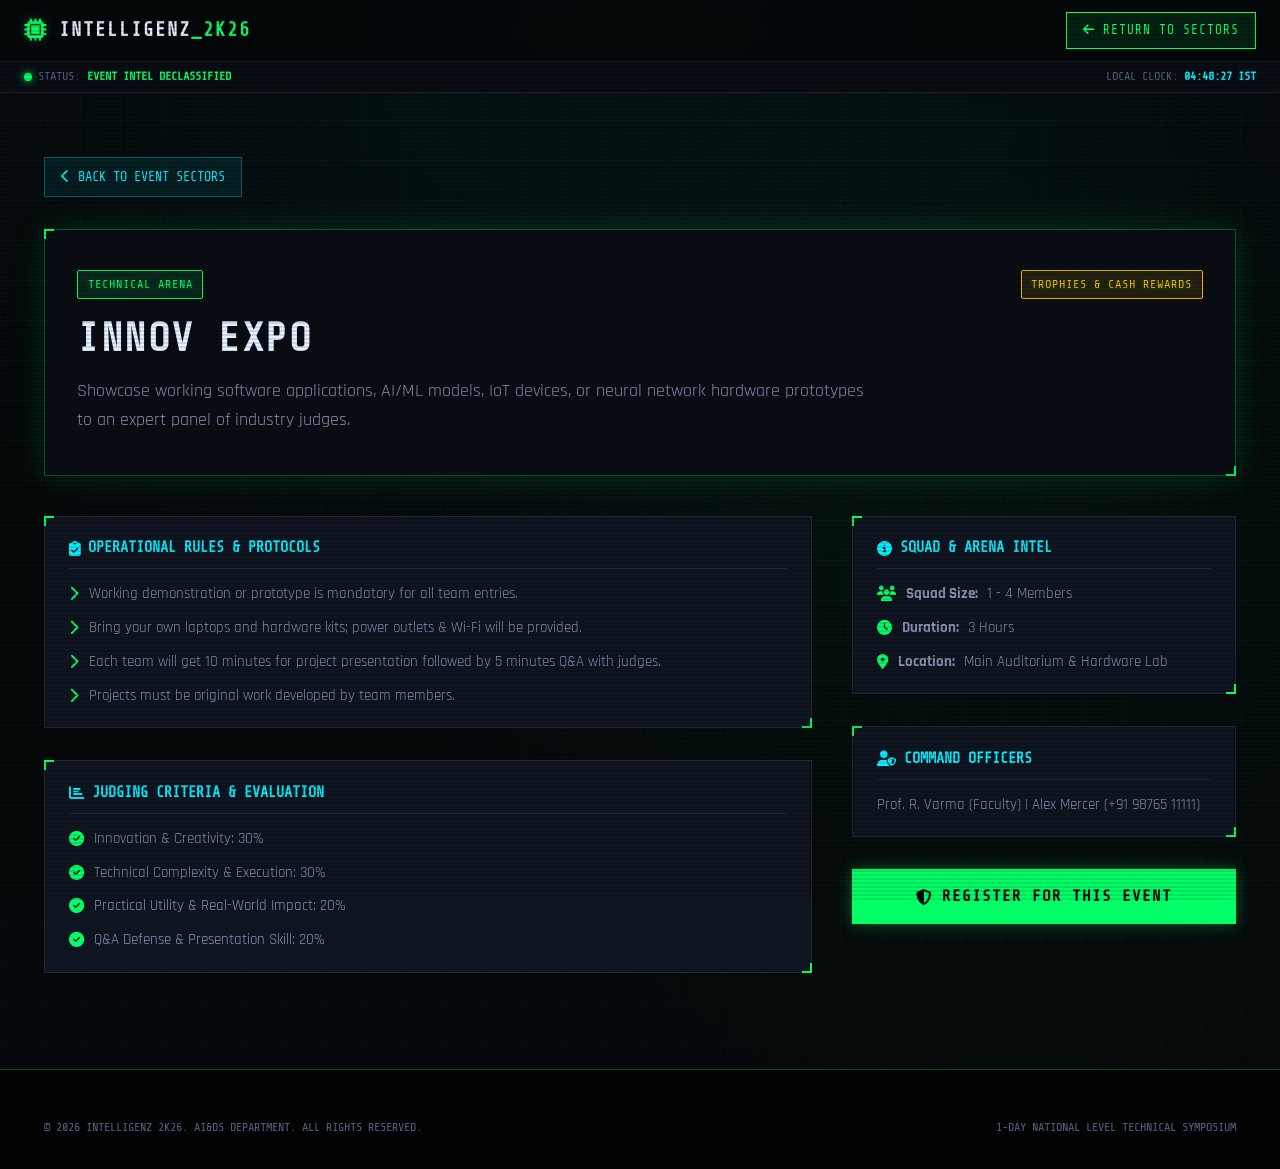
==== event-detail.html @ 54947770 "first commit" ====
<!DOCTYPE html>
<html lang="en">
<head>
  <meta charset="UTF-8">
  <meta name="viewport" content="width=device-width, initial-scale=1.0">
  <title>Event Intelligence & Protocols | INTELLIGENZ 2K26</title>
  <meta name="description" content="Detailed Event Intelligence and Operational Rules for INTELLIGENZ 2K26 National Technical Symposium.">
  
  <!-- CSS Stylesheet -->
  <link rel="stylesheet" href="assets/css/style.css">
  
  <!-- FontAwesome Icons -->
  <link rel="stylesheet" href="https://cdnjs.cloudflare.com/ajax/libs/font-awesome/6.4.0/css/all.min.css">
  <style>
    .event-detail-page {
      padding: 4rem 0 6rem 0;
    }
    .back-btn {
      display: inline-flex;
      align-items: center;
      gap: 0.5rem;
      font-family: var(--font-mono);
      font-size: 0.85rem;
      color: var(--accent-cyan);
      margin-bottom: 2rem;
      padding: 0.5rem 1rem;
      border: 1px solid var(--border-cyan);
      background: rgba(0, 240, 255, 0.08);
      transition: var(--transition);
    }
    .back-btn:hover {
      background: var(--accent-cyan);
      color: #000;
      box-shadow: 0 0 15px var(--accent-cyan);
    }
    .detail-hero-box {
      background: var(--bg-panel);
      border: 1px solid var(--border-green);
      padding: 2.5rem 2rem;
      box-shadow: 0 0 30px rgba(0, 255, 102, 0.15);
      margin-bottom: 2.5rem;
    }
    .detail-grid {
      display: grid;
      grid-template-columns: 2fr 1fr;
      gap: 2.5rem;
    }
    @media (max-width: 992px) {
      .detail-grid { grid-template-columns: 1fr; }
    }
  </style>
</head>
<body>

  <!-- Sticky Navbar -->
  <div class="header-wrapper">
    <nav class="navbar" id="navbar">
      <div class="nav-container">
        <a href="index.html#hero" class="nav-brand">
          <i class="fas fa-microchip brand-icon"></i>
          <span class="brand-title">INTELLIGENZ<span>_2K26</span></span>
        </a>
        
        <a href="index.html#categories" class="btn-nav-cta">
          <i class="fas fa-arrow-left"></i> RETURN TO SECTORS
        </a>
      </div>
    </nav>

    <!-- Sticky HUD Status Bar -->
    <div class="hud-status-strip">
      <div class="hud-status-content">
        <div class="hud-left">
          <div class="hud-item">
            <span class="status-dot"></span>
            <span class="hud-label">STATUS:</span>
            <span class="hud-val">EVENT INTEL DECLASSIFIED</span>
          </div>
        </div>
        <div class="hud-right">
          <div class="hud-item">
            <span class="hud-label">LOCAL CLOCK:</span>
            <span class="hud-val cyan" id="hudLocalClock">--:--:-- IST</span>
          </div>
        </div>
      </div>
    </div>
  </div>

  <!-- Event Detail Main Container -->
  <main class="event-detail-page">
    <div class="container">
      <a href="index.html#categories" class="back-btn">
        <i class="fas fa-chevron-left"></i> BACK TO EVENT SECTORS
      </a>

      <!-- Hero Header Box -->
      <div class="detail-hero-box tactical-box">
        <div style="display: flex; justify-content: space-between; align-items: flex-start; flex-wrap: wrap; gap: 1rem; margin-bottom: 1rem;">
          <span class="badge-tactical" id="eventBadge">TECHNICAL ARENA</span>
          <span class="badge-tactical badge-amber" id="prizeBadge">PRIZE: EXCITING BOUNTY</span>
        </div>
        <h1 class="section-title" id="eventTitle" style="text-align: left; font-size: 2.5rem; margin-bottom: 0.8rem;">
          EVENT INTEL
        </h1>
        <p id="eventOverview" style="font-size: 1.15rem; color: var(--text-secondary); max-width: 800px;">
          Select an event from the main sector dashboard to view full operational directives.
        </p>
      </div>

      <div class="detail-grid">
        <!-- Left Main Intel Column -->
        <div style="display: flex; flex-direction: column; gap: 2rem;">
          <!-- Rules & Protocols Block -->
          <div class="intel-block tactical-box">
            <h3 class="intel-block-title"><i class="fas fa-clipboard-check"></i> OPERATIONAL RULES &amp; PROTOCOLS</h3>
            <ul class="intel-list" id="eventRules">
              <li><i class="fas fa-terminal"></i> Loading rules database...</li>
            </ul>
          </div>

          <!-- Scoring & Judging Criteria Block -->
          <div class="intel-block tactical-box">
            <h3 class="intel-block-title"><i class="fas fa-chart-bar"></i> JUDGING CRITERIA &amp; EVALUATION</h3>
            <ul class="intel-list" id="eventJudging">
              <li><i class="fas fa-chart-line"></i> Loading scoring matrix...</li>
            </ul>
          </div>
        </div>

        <!-- Right Intel Column (Sidebar) -->
        <div style="display: flex; flex-direction: column; gap: 2rem;">
          <!-- Quick Meta Card -->
          <div class="intel-block tactical-box">
            <h3 class="intel-block-title"><i class="fas fa-info-circle"></i> SQUAD &amp; ARENA INTEL</h3>
            <ul class="intel-list" id="eventMeta">
              <li><i class="fas fa-users"></i> <strong>Squad Size:</strong> <span id="metaSquad">1-4 Members</span></li>
              <li><i class="fas fa-clock"></i> <strong>Duration:</strong> <span id="metaDuration">Timed Rounds</span></li>
              <li><i class="fas fa-map-marker-alt"></i> <strong>Location:</strong> <span id="metaLocation">Main Tech Block</span></li>
            </ul>
          </div>

          <!-- Coordinators Card -->
          <div class="intel-block tactical-box">
            <h3 class="intel-block-title"><i class="fas fa-user-shield"></i> COMMAND OFFICERS</h3>
            <div id="eventCoordinators" style="font-size: 0.95rem; color: var(--text-secondary); display: flex; flex-direction: column; gap: 0.8rem;">
              <div><strong>Faculty Lead:</strong> Dr. A. Sharma</div>
              <div><strong>Student Lead:</strong> K. Rajesh (+91 98765 43210)</div>
            </div>
          </div>

          <!-- CTA Register -->
          <a href="index.html#registration" class="btn-primary" style="justify-content: center; width: 100%;">
            <i class="fas fa-shield-alt"></i> REGISTER FOR THIS EVENT
          </a>
        </div>
      </div>
    </div>
  </main>

  <footer class="footer">
    <div class="container">
      <div class="footer-bottom">
        <div>&copy; 2026 INTELLIGENZ 2K26. AI&amp;DS DEPARTMENT. ALL RIGHTS RESERVED.</div>
        <div>1-DAY NATIONAL LEVEL TECHNICAL SYMPOSIUM</div>
      </div>
    </div>
  </footer>

  <!-- Script to load dynamic event details based on URL parameter -->
  <script>
    const EVENT_DATABASE = {
      'project-expo': {
        title: 'INNOV EXPO',
        badge: 'TECHNICAL ARENA',
        prize: 'Trophies & Cash Rewards',
        overview: 'Showcase working software applications, AI/ML models, IoT devices, or neural network hardware prototypes to an expert panel of industry judges.',
        rules: [
          'Working demonstration or prototype is mandatory for all team entries.',
          'Bring your own laptops and hardware kits; power outlets & Wi-Fi will be provided.',
          'Each team will get 10 minutes for project presentation followed by 5 minutes Q&A with judges.',
          'Projects must be original work developed by team members.'
        ],
        judging: [
          'Innovation & Creativity: 30%',
          'Technical Complexity & Execution: 30%',
          'Practical Utility & Real-World Impact: 20%',
          'Q&A Defense & Presentation Skill: 20%'
        ],
        squad: '1 - 4 Members',
        duration: '3 Hours',
        location: 'Main Auditorium & Hardware Lab',
        coordinators: 'Prof. R. Varma (Faculty) | Alex Mercer (+91 98765 11111)'
      },
      'prompt-a-thon': {
        title: 'Prompt-a-thon',
        badge: 'GENERATIVE AI ARENA',
        prize: 'Trophies & Cash Rewards',
        overview: 'Master Large Language Models and Generative Diffusion models to craft hyper-accurate prompts, solve complex code bugs, and generate targeted artwork under strict timed sprints.',
        rules: [
          'Live evaluation conducted on provided LLM and Diffusion sandboxes.',
          'Pre-written prompts or external browser extensions are strictly prohibited.',
          'Sprints divided into 3 rounds: Code Synthesis, Visual Generation, and Complex Logic Prompting.',
          'Time speed bonus points awarded for fastest accurate prompt submission.'
        ],
        judging: [
          'Accuracy & Output Matching: 40%',
          'Prompt Efficiency & Length Optimization: 30%',
          'Creative Logic & Speed Bonus: 30%'
        ],
        squad: 'Solo Operative',
        duration: '1.5 Hours',
        location: 'AI High-Performance Lab 1',
        coordinators: 'Dr. S. Kanth (Faculty) | Priya Dharshini (+91 98765 22222)'
      },
      'paper-presentation': {
        title: 'IDEA UNBOUND',
        badge: 'RESEARCH ARENA',
        prize: 'Trophies & Cash Rewards',
        overview: 'Present original research papers on cutting-edge computer science domains including Deep Learning, Quantum Computing, , and Autonomous Systems.',
        rules: [
          'Abstract must be submitted prior to the presentation round.',
          'Maximum 10 slides per deck; 8 minutes presentation + 4 minutes jury Q&A.',
          'IEEE format mandatory for all submitted papers.',
          'Plagiarism score must be below 15%.'
        ],
        judging: [
          'Research Originality & Domain Value: 35%',
          'Technical Methodology & Dataset Analysis: 30%',
          'Slide Quality, Speech & Defense: 35%'
        ],
        squad: '1 - 2 Members',
        duration: '2 Hours',
        location: 'Conference Seminar Hall B',
        coordinators: 'Dr. N. Ramesh (Faculty) | Vignesh K. (+91 98765 33333)'
      },
      'workshop': {
        title: 'Hands-on Technical Workshop',
        badge: 'LEARNING ARENA',
        prize: 'CERTIFICATION INCLUDED',
        overview: 'Intensive hands-on technical workshop conducted by industry AI leaders covering modern Transformer architectures, PyTorch pipelines, and LLM fine-tuning.',
        rules: [
          'Open to all registered INTELLIGENZ 2K26 pass holders.',
          'Laptops recommended for hands-on execution on Google Colab / Kaggle.',
          'Interactive Q&A and verified digital certificate issued at completion.'
        ],
        judging: [
          'Practical Code Execution: 50%',
          'Interactive Assignment Completion: 50%'
        ],
        squad: 'Individual Entry',
        duration: '2.5 Hours',
        location: 'Central IT Seminar Hall',
        coordinators: 'Prof. M. Suresh (Faculty) | Kavya S. (+91 98765 44444)'
      },
      'esport-gaming': {
        title: 'Esport Gaming (Free Fire)',
        badge: 'NON-TECH ARENA',
        prize: 'existing prices',
        overview: 'High-octane squad Battle Royale tournament in Free Fire. Drop into custom rooms, coordinate tactical strikes, and claim Booyah!',
        rules: [
          'Matches played on Mobile Devices only (Emulators strictly prohibited).',
          'Custom room ID and password shared 15 minutes before match start.',
          'Any hack/mod usage will lead to immediate squad disqualification and ban.',
          'Points awarded based on survival rank and kill count.'
        ],
        judging: [
          'Survival Placement Rank: 50%',
          'Total Kill Bounty Points: 50%'
        ],
        squad: '4 Operatives (Squad)',
        duration: 'Knockout Battle',
        location: 'Gaming Arena',
        coordinators: 'Prof. T. David (Faculty) | Rahul V. (+91 98765 55555)'
      },
      'ipl-auction': {
        title: 'IPL Tactical Auction',
        badge: 'STRATEGY ARENA',
        prize: 'existing prices',
        overview: 'Real-time virtual cricket auction. Manage squad budgets, analyze player ratings & statistics, and out-bid competing squads to build the ultimate fantasy XI.',
        rules: [
          'Virtual purse allocated equally to all teams at start.',
          'Minimum squad composition rules must be satisfied (Batsmen, Bowlers, All-rounders, Overseas cap).',
          'Round 1: Screening Quiz; Round 2: Live Bidding War.',
          'Bids once made cannot be withdrawn.'
        ],
        judging: [
          'Overall Roster Balance & Star Power: 40%',
          'Statistical Team Rating Score: 35%',
          'Budget Efficiency & Purse Remaining: 25%'
        ],
        squad: '2 - 3 Operatives',
        duration: 'Bidding Rounds',
        location: 'Strategy Hall 4',
        coordinators: 'Prof. G. Balaji (Faculty) | Karthik R. (+91 98765 66666)'
      }
    };

    document.addEventListener('DOMContentLoaded', () => {
      const params = new URLSearchParams(window.location.search);
      const eventId = params.get('event') || 'project-expo';
      const data = EVENT_DATABASE[eventId] || EVENT_DATABASE['project-expo'];

      document.getElementById('eventTitle').textContent = data.title;
      document.getElementById('eventBadge').textContent = data.badge;
      document.getElementById('prizeBadge').textContent = data.prize;
      document.getElementById('eventOverview').textContent = data.overview;
      document.getElementById('metaSquad').textContent = data.squad;
      document.getElementById('metaDuration').textContent = data.duration;
      document.getElementById('metaLocation').textContent = data.location;
      document.getElementById('eventCoordinators').innerHTML = data.coordinators;

      // Rules list
      const rulesList = document.getElementById('eventRules');
      rulesList.innerHTML = data.rules.map(r => `<li><i class="fas fa-chevron-right"></i> ${r}</li>`).join('');

      // Judging list
      const judgingList = document.getElementById('eventJudging');
      judgingList.innerHTML = data.judging.map(j => `<li><i class="fas fa-check-circle"></i> ${j}</li>`).join('');

      // Clock
      setInterval(() => {
        const now = new Date();
        document.getElementById('hudLocalClock').textContent = now.toLocaleTimeString('en-US', { hour12: false }) + ' IST';
      }, 1000);
    });
  </script>
</body>
</html>
---- assets/css/style.css ----
/* ==========================================================================
   NEURAL NEXUS 2026 - COMMAND CENTER THEME (MILITARY-OPS / HACKER TERMINAL)
   ========================================================================== */

@import url('https://fonts.googleapis.com/css2?family=Fira+Code:wght@300;400;500;600;700&family=Rajdhani:wght@400;500;600;700&family=Share+Tech+Mono&family=Inter:wght@300;400;500;600;700&display=swap');

:root {
  --bg-dark: #05080a;
  --bg-panel: #0a0e14;
  --bg-card: #0f1520;
  --bg-card-hover: #141d2c;
  --bg-hud: rgba(10, 14, 20, 0.92);
  
  --accent-green: #00ff66;
  --accent-green-glow: rgba(0, 255, 102, 0.35);
  --accent-green-subtle: rgba(0, 255, 102, 0.12);
  
  --accent-cyan: #00f0ff;
  --accent-cyan-glow: rgba(0, 240, 255, 0.35);
  --accent-cyan-subtle: rgba(0, 240, 255, 0.12);
  
  --accent-amber: #ffb703;
  --accent-red: #ff3366;
  
  --text-primary: #e6f1ff;
  --text-secondary: #8892b0;
  --text-muted: #53627c;
  --text-mono: #00ff66;
  
  --border-green: rgba(0, 255, 102, 0.3);
  --border-cyan: rgba(0, 240, 255, 0.3);
  --border-dim: rgba(255, 255, 255, 0.08);
  
  --font-mono: 'Share Tech Mono', 'Fira Code', monospace;
  --font-heading: 'Share Tech Mono', 'Fira Code', monospace;
  --font-body: 'Rajdhani', 'Inter', sans-serif;
  
  --transition: all 0.25s cubic-bezier(0.16, 1, 0.3, 1);
}

/* Base Reset */
*, *::before, *::after {
  box-sizing: border-box;
  margin: 0;
  padding: 0;
}

html {
  scroll-behavior: smooth;
  font-size: 16px;
  background-color: var(--bg-dark);
  color: var(--text-primary);
  font-family: var(--font-body);
  overflow-x: hidden;
}

body {
  background-color: var(--bg-dark);
  background-image: 
    radial-gradient(circle at 50% 0%, rgba(0, 240, 255, 0.05) 0%, transparent 60%),
    radial-gradient(circle at 80% 50%, rgba(0, 255, 102, 0.03) 0%, transparent 50%),
    linear-gradient(rgba(0, 255, 102, 0.02) 1px, transparent 1px),
    linear-gradient(90deg, rgba(0, 255, 102, 0.02) 1px, transparent 1px);
  background-size: 100% 100%, 100% 100%, 40px 40px, 40px 40px;
  line-height: 1.6;
  min-height: 100vh;
  position: relative;
}

/* CRT Scanline Overlay */
body::before {
  content: "";
  position: fixed;
  top: 0; left: 0; right: 0; bottom: 0;
  background: linear-gradient(rgba(18, 16, 16, 0) 50%, rgba(0, 0, 0, 0.25) 50%);
  background-size: 100% 4px;
  z-index: 9999;
  pointer-events: none;
  opacity: 0.45;
}

a {
  color: var(--accent-cyan);
  text-decoration: none;
  transition: var(--transition);
}

a:hover {
  color: var(--accent-green);
  text-shadow: 0 0 8px var(--accent-green-glow);
}

ul {
  list-style: none;
}

img {
  max-width: 100%;
}

.container {
  max-width: 1240px;
  margin: 0 auto;
  padding: 0 1.5rem;
}

/* Tactical Corner Brackets */
.tactical-box {
  position: relative;
  background: var(--bg-card);
  border: 1px solid var(--border-dim);
  padding: 1.5rem;
  transition: var(--transition);
}

.tactical-box::before,
.tactical-box::after {
  content: "";
  position: absolute;
  width: 10px;
  height: 10px;
  transition: var(--transition);
  pointer-events: none;
}

.tactical-box::before {
  top: -1px; left: -1px;
  border-top: 2px solid var(--accent-green);
  border-left: 2px solid var(--accent-green);
}

.tactical-box::after {
  bottom: -1px; right: -1px;
  border-bottom: 2px solid var(--accent-green);
  border-right: 2px solid var(--accent-green);
}

.tactical-box:hover {
  border-color: var(--border-green);
  box-shadow: 0 0 20px rgba(0, 255, 102, 0.1);
  transform: translateY(-2px);
}

/* Micro-Badges */
.badge-tactical {
  display: inline-flex;
  align-items: center;
  gap: 0.5rem;
  font-family: var(--font-mono);
  font-size: 0.75rem;
  padding: 0.25rem 0.6rem;
  border-radius: 2px;
  background: rgba(0, 255, 102, 0.1);
  border: 1px solid var(--accent-green);
  color: var(--accent-green);
  text-shadow: 0 0 6px var(--accent-green-glow);
  text-transform: uppercase;
  letter-spacing: 1px;
}

.badge-cyan {
  background: rgba(0, 240, 255, 0.1);
  border-color: var(--accent-cyan);
  color: var(--accent-cyan);
  text-shadow: 0 0 6px var(--accent-cyan-glow);
}

.badge-amber {
  background: rgba(255, 183, 3, 0.1);
  border-color: var(--accent-amber);
  color: var(--accent-amber);
}

/* Glowing Indicator Dot */
.status-dot {
  width: 8px;
  height: 8px;
  border-radius: 50%;
  background: var(--accent-green);
  box-shadow: 0 0 8px var(--accent-green);
  display: inline-block;
  animation: pulse-dot 1.5s infinite alternate;
}

@keyframes pulse-dot {
  0% { opacity: 0.4; transform: scale(0.8); }
  100% { opacity: 1; transform: scale(1.2); }
}

/* ==========================================================================
   PRELOADER
   ========================================================================== */
#preloader {
  position: fixed;
  inset: 0;
  background: #030507;
  z-index: 10000;
  display: flex;
  flex-direction: column;
  justify-content: center;
  align-items: center;
  padding: 2rem;
  transition: opacity 0.5s ease, visibility 0.5s ease;
}

#preloader.hidden {
  opacity: 0;
  visibility: hidden;
  pointer-events: none;
}

.preloader-box {
  max-width: 600px;
  width: 100%;
  background: rgba(10, 15, 22, 0.95);
  border: 1px solid var(--accent-green);
  padding: 2rem;
  box-shadow: 0 0 30px rgba(0, 255, 102, 0.2);
  position: relative;
}

.preloader-header {
  display: flex;
  justify-content: space-between;
  align-items: center;
  border-bottom: 1px dashed var(--border-green);
  padding-bottom: 0.8rem;
  margin-bottom: 1.2rem;
  font-family: var(--font-mono);
}

.preloader-title {
  color: var(--accent-green);
  font-size: 1.25rem;
  font-weight: 700;
  letter-spacing: 2px;
  display: flex;
  align-items: center;
  gap: 0.5rem;
}

.preloader-logs {
  font-family: var(--font-mono);
  font-size: 0.85rem;
  color: var(--text-secondary);
  height: 110px;
  overflow-y: hidden;
  margin-bottom: 1.5rem;
  display: flex;
  flex-direction: column;
  justify-content: flex-end;
  gap: 0.3rem;
}

.log-line {
  display: flex;
  gap: 0.75rem;
}

.log-time {
  color: var(--text-muted);
}

.log-text {
  color: var(--text-primary);
}

.log-success {
  color: var(--accent-green);
}

.progress-container {
  margin-bottom: 1rem;
}

.progress-info {
  display: flex;
  justify-content: space-between;
  font-family: var(--font-mono);
  font-size: 0.9rem;
  margin-bottom: 0.5rem;
  color: var(--accent-green);
}

.progress-bar-bg {
  width: 100%;
  height: 12px;
  background: rgba(0, 255, 102, 0.1);
  border: 1px solid var(--accent-green);
  padding: 2px;
}

.progress-bar-fill {
  height: 100%;
  width: 0%;
  background: linear-gradient(90deg, var(--accent-green), var(--accent-cyan));
  box-shadow: 0 0 10px var(--accent-green);
  transition: width 0.1s linear;
}

.preloader-skip {
  background: transparent;
  border: 1px solid var(--text-muted);
  color: var(--text-muted);
  font-family: var(--font-mono);
  font-size: 0.75rem;
  padding: 0.4rem 1rem;
  cursor: pointer;
  margin-top: 1rem;
  display: block;
  margin-left: auto;
  transition: var(--transition);
}

.preloader-skip:hover {
  border-color: var(--accent-green);
  color: var(--accent-green);
  box-shadow: 0 0 10px var(--accent-green-glow);
}

/* ==========================================================================
   NAVIGATION & STICKY HUD BAR
   ========================================================================== */
.header-wrapper {
  position: sticky;
  top: 0;
  z-index: 9000;
  width: 100%;
}

.navbar {
  background: rgba(5, 8, 10, 0.95);
  backdrop-filter: blur(10px);
  border-bottom: 1px solid var(--border-dim);
  transition: var(--transition);
}

.navbar.scrolled {
  border-bottom-color: var(--border-green);
  box-shadow: 0 5px 20px rgba(0, 0, 0, 0.8);
}

.nav-container {
  display: flex;
  align-items: center;
  justify-content: space-between;
  padding: 0.75rem 1.5rem;
  max-width: 1400px;
  margin: 0 auto;
}

.nav-brand {
  display: flex;
  align-items: center;
  gap: 0.8rem;
  font-family: var(--font-mono);
}

.brand-icon {
  font-size: 1.4rem;
  color: var(--accent-green);
  text-shadow: 0 0 10px var(--accent-green-glow);
}

.brand-title {
  font-size: 1.2rem;
  font-weight: 700;
  letter-spacing: 2px;
  color: var(--text-primary);
}

.brand-title span {
  color: var(--accent-green);
}

.nav-menu {
  display: flex;
  align-items: center;
  gap: 1.2rem;
  font-family: var(--font-mono);
  font-size: 0.85rem;
}

.nav-link {
  color: var(--text-secondary);
  padding: 0.4rem 0.6rem;
  text-transform: uppercase;
  letter-spacing: 1px;
  position: relative;
}

.nav-link:hover, .nav-link.active {
  color: var(--accent-green);
  text-shadow: 0 0 6px var(--accent-green-glow);
}

.nav-link::after {
  content: "";
  position: absolute;
  bottom: 0; left: 50%;
  width: 0%;
  height: 2px;
  background: var(--accent-green);
  transition: var(--transition);
  transform: translateX(-50%);
}

.nav-link:hover::after, .nav-link.active::after {
  width: 80%;
}

/* Dropdown Menu */
.nav-item-dropdown {
  position: relative;
}

.dropdown-trigger {
  cursor: pointer;
  display: flex;
  align-items: center;
  gap: 0.4rem;
}

.dropdown-menu {
  position: absolute;
  top: 100%;
  right: 0;
  background: var(--bg-panel);
  border: 1px solid var(--border-green);
  box-shadow: 0 10px 25px rgba(0, 0, 0, 0.8);
  padding: 0.5rem 0;
  min-width: 180px;
  opacity: 0;
  visibility: hidden;
  transform: translateY(10px);
  transition: var(--transition);
}

.nav-item-dropdown:hover .dropdown-menu,
.dropdown-menu.show {
  opacity: 1;
  visibility: visible;
  transform: translateY(0);
}

.dropdown-item {
  display: block;
  padding: 0.6rem 1.2rem;
  color: var(--text-secondary);
  font-size: 0.8rem;
  text-transform: uppercase;
  letter-spacing: 1px;
  transition: var(--transition);
}

.dropdown-item:hover {
  background: var(--accent-green-subtle);
  color: var(--accent-green);
  padding-left: 1.5rem;
}

/* Nav Tactical Button */
.btn-nav-cta {
  background: rgba(0, 255, 102, 0.1);
  border: 1px solid var(--accent-green);
  color: var(--accent-green);
  font-family: var(--font-mono);
  font-size: 0.8rem;
  padding: 0.45rem 1rem;
  text-transform: uppercase;
  letter-spacing: 1px;
  cursor: pointer;
  transition: var(--transition);
  display: inline-flex;
  align-items: center;
  gap: 0.5rem;
}

.btn-nav-cta:hover {
  background: var(--accent-green);
  color: #000;
  box-shadow: 0 0 15px var(--accent-green);
}

/* HUD Status Strip */
.hud-status-strip {
  background: var(--bg-hud);
  border-bottom: 1px solid var(--border-dim);
  padding: 0.35rem 1.5rem;
  font-family: var(--font-mono);
  font-size: 0.75rem;
  color: var(--text-secondary);
  backdrop-filter: blur(5px);
}

.hud-status-content {
  max-width: 1400px;
  margin: 0 auto;
  display: flex;
  justify-content: space-between;
  align-items: center;
  flex-wrap: wrap;
  gap: 0.75rem;
}

.hud-left, .hud-right {
  display: flex;
  align-items: center;
  gap: 1.5rem;
}

.hud-item {
  display: flex;
  align-items: center;
  gap: 0.4rem;
}

.hud-label {
  color: var(--text-muted);
}

.hud-val {
  color: var(--accent-green);
  font-weight: 600;
}

.hud-val.cyan { color: var(--accent-cyan); }
.hud-val.amber { color: var(--accent-amber); }

/* Hamburger Mobile Toggle */
.hamburger {
  display: none;
  flex-direction: column;
  gap: 5px;
  cursor: pointer;
  padding: 0.4rem;
}

.hamburger span {
  width: 24px;
  height: 2px;
  background: var(--accent-green);
  transition: var(--transition);
}

/* ==========================================================================
   TWO-LINE SECTION HEADING COMPONENT
   ========================================================================== */
.section-heading-group {
  margin-bottom: 3rem;
  text-align: center;
  position: relative;
}

.section-heading-group.text-left {
  text-align: left;
}

.section-caption {
  font-family: var(--font-mono);
  font-size: 0.85rem;
  color: var(--accent-green);
  text-transform: uppercase;
  letter-spacing: 2px;
  margin-bottom: 0.4rem;
  display: inline-block;
  position: relative;
}

.section-caption::before {
  content: "// ";
  color: var(--accent-cyan);
}

.section-title {
  font-family: var(--font-heading);
  font-size: clamp(1.8rem, 4vw, 2.8rem);
  font-weight: 700;
  color: var(--text-primary);
  text-transform: uppercase;
  letter-spacing: 1.5px;
  line-height: 1.2;
}

.section-title span {
  color: var(--accent-cyan);
}

/* ==========================================================================
   HERO SECTION
   ========================================================================== */
.hero {
  position: relative;
  padding: 4rem 0 6rem 0;
  overflow: hidden;
  border-bottom: 1px solid var(--border-dim);
}

.hero-grid {
  display: grid;
  grid-template-columns: 1.2fr 0.8fr;
  gap: 3rem;
  align-items: center;
}

.hero-tag {
  display: inline-flex;
  margin-bottom: 1.2rem;
}

.hero-heading {
  font-family: var(--font-heading);
  font-size: clamp(2.5rem, 5.5vw, 4.2rem);
  font-weight: 700;
  line-height: 1.1;
  text-transform: uppercase;
  margin-bottom: 1.2rem;
  letter-spacing: 1px;
}

.hero-heading .glitch-text {
  color: var(--accent-green);
  text-shadow: 0 0 15px var(--accent-green-glow);
}

.hero-subtext {
  font-size: 1.15rem;
  color: var(--text-secondary);
  margin-bottom: 2rem;
  max-width: 620px;
}

.hero-actions {
  display: flex;
  gap: 1rem;
  flex-wrap: wrap;
  margin-bottom: 2.5rem;
}

/* Buttons */
.btn-primary {
  background: var(--accent-green);
  color: #030507;
  font-family: var(--font-mono);
  font-weight: 700;
  padding: 0.85rem 1.8rem;
  text-transform: uppercase;
  letter-spacing: 1px;
  border: 1px solid var(--accent-green);
  cursor: pointer;
  display: inline-flex;
  align-items: center;
  gap: 0.6rem;
  transition: var(--transition);
  box-shadow: 0 0 15px var(--accent-green-glow);
}

.btn-primary:hover {
  background: #00cc52;
  box-shadow: 0 0 25px var(--accent-green);
  color: #000;
  transform: translateY(-2px);
}

.btn-secondary {
  background: transparent;
  color: var(--accent-cyan);
  font-family: var(--font-mono);
  font-weight: 600;
  padding: 0.85rem 1.8rem;
  text-transform: uppercase;
  letter-spacing: 1px;
  border: 1px solid var(--accent-cyan);
  cursor: pointer;
  display: inline-flex;
  align-items: center;
  gap: 0.6rem;
  transition: var(--transition);
}

.btn-secondary:hover {
  background: var(--accent-cyan-subtle);
  color: #fff;
  box-shadow: 0 0 20px var(--accent-cyan-glow);
  transform: translateY(-2px);
}

/* Hero HUD Clock & Countdown Card */
.countdown-box {
  background: var(--bg-panel);
  border: 1px solid var(--border-green);
  padding: 1.5rem;
  position: relative;
  box-shadow: 0 0 25px rgba(0, 0, 0, 0.6);
}

.countdown-box-header {
  display: flex;
  justify-content: space-between;
  align-items: center;
  border-bottom: 1px solid var(--border-dim);
  padding-bottom: 0.8rem;
  margin-bottom: 1.2rem;
  font-family: var(--font-mono);
}

.countdown-box-title {
  color: var(--accent-green);
  font-size: 0.85rem;
  letter-spacing: 1.5px;
  display: flex;
  align-items: center;
  gap: 0.5rem;
}

.hud-readout-line {
  font-family: var(--font-mono);
  font-size: 0.8rem;
  color: var(--accent-cyan);
  background: rgba(0, 240, 255, 0.08);
  padding: 0.4rem 0.8rem;
  border-left: 2px solid var(--accent-cyan);
  margin-bottom: 1.2rem;
}

.countdown-grid {
  display: grid;
  grid-template-columns: repeat(4, 1fr);
  gap: 0.75rem;
  margin-bottom: 1rem;
}

.countdown-card {
  background: var(--bg-card);
  border: 1px solid var(--border-dim);
  padding: 0.8rem 0.4rem;
  text-align: center;
}

.countdown-num {
  font-family: var(--font-mono);
  font-size: clamp(1.8rem, 3vw, 2.4rem);
  font-weight: 700;
  color: var(--accent-green);
  text-shadow: 0 0 10px var(--accent-green-glow);
  line-height: 1;
  margin-bottom: 0.3rem;
}

.countdown-lbl {
  font-family: var(--font-mono);
  font-size: 0.65rem;
  color: var(--text-muted);
  letter-spacing: 1px;
}

/* Interactive Mini Terminal CLI Widget */
.hero-terminal {
  background: #040608;
  border: 1px solid var(--border-green);
  border-radius: 4px;
  overflow: hidden;
  box-shadow: 0 0 30px rgba(0, 0, 0, 0.8);
}

.terminal-topbar {
  background: #0d121a;
  padding: 0.5rem 1rem;
  display: flex;
  justify-content: space-between;
  align-items: center;
  border-bottom: 1px solid var(--border-dim);
  font-family: var(--font-mono);
  font-size: 0.75rem;
  color: var(--text-muted);
}

.terminal-dots {
  display: flex;
  gap: 6px;
}

.t-dot {
  width: 10px;
  height: 10px;
  border-radius: 50%;
}

.t-dot.red { background: #ff5f56; }
.t-dot.yellow { background: #ffbd2e; }
.t-dot.green { background: #27c93f; }

.terminal-body {
  padding: 1.2rem;
  font-family: var(--font-mono);
  font-size: 0.85rem;
  height: 240px;
  overflow-y: auto;
  color: var(--text-primary);
  display: flex;
  flex-direction: column;
}

.terminal-output {
  flex: 1;
  display: flex;
  flex-direction: column;
  gap: 0.4rem;
  margin-bottom: 0.8rem;
}

.t-prompt-row {
  display: flex;
  align-items: center;
  gap: 0.5rem;
}

.t-prompt {
  color: var(--accent-green);
}

.t-input {
  background: transparent;
  border: none;
  outline: none;
  color: #fff;
  font-family: var(--font-mono);
  font-size: 0.85rem;
  flex: 1;
}

/* ==========================================================================
   ABOUT SECTION
   ========================================================================== */
.about-section {
  padding: 6rem 0;
  border-bottom: 1px solid var(--border-dim);
}

.about-grid {
  display: grid;
  grid-template-columns: 1fr 1fr;
  gap: 3rem;
  align-items: center;
}

.about-text-content p {
  font-size: 1.1rem;
  color: var(--text-secondary);
  margin-bottom: 1.5rem;
}

.about-features-grid {
  display: grid;
  grid-template-columns: 1fr 1fr;
  gap: 1.2rem;
  margin-top: 2rem;
}

.feature-box {
  background: var(--bg-card);
  border: 1px solid var(--border-dim);
  padding: 1.2rem;
  transition: var(--transition);
}

.feature-box:hover {
  border-color: var(--border-green);
  background: var(--bg-card-hover);
}

.feature-icon {
  font-size: 1.5rem;
  color: var(--accent-green);
  margin-bottom: 0.6rem;
}

.feature-title {
  font-family: var(--font-mono);
  font-size: 1rem;
  color: var(--text-primary);
  margin-bottom: 0.4rem;
}

.feature-desc {
  font-size: 0.85rem;
  color: var(--text-muted);
}

/* ==========================================================================
   STATISTICS / METRICS SECTION
   ========================================================================== */
.metrics-section {
  padding: 5rem 0;
  background: rgba(10, 14, 20, 0.5);
  border-bottom: 1px solid var(--border-dim);
}

.metrics-grid {
  display: grid;
  grid-template-columns: repeat(auto-fit, minmax(240px, 1fr));
  gap: 1.5rem;
}

.metric-card {
  text-align: center;
  padding: 2.2rem 1.5rem;
}

.metric-val {
  font-family: var(--font-mono);
  font-size: 3rem;
  font-weight: 700;
  color: var(--accent-green);
  text-shadow: 0 0 15px var(--accent-green-glow);
  line-height: 1;
  margin-bottom: 0.5rem;
}

.metric-val.cyan {
  color: var(--accent-cyan);
  text-shadow: 0 0 15px var(--accent-cyan-glow);
}

.metric-lbl {
  font-family: var(--font-mono);
  font-size: 0.85rem;
  color: var(--text-secondary);
  text-transform: uppercase;
  letter-spacing: 1.5px;
}

.metric-sub {
  font-size: 0.75rem;
  color: var(--text-muted);
  margin-top: 0.3rem;
}

/* ==========================================================================
   SCHEDULE / TIMELINE SECTION
   ========================================================================== */
.schedule-section {
  padding: 6rem 0;
  border-bottom: 1px solid var(--border-dim);
}

.timeline-container {
  max-width: 900px;
  margin: 0 auto;
  position: relative;
}

.timeline-container::before {
  content: "";
  position: absolute;
  top: 0; bottom: 0; left: 160px;
  width: 2px;
  background: var(--border-green);
  box-shadow: 0 0 8px var(--accent-green-glow);
}

.timeline-item {
  display: flex;
  gap: 2.5rem;
  margin-bottom: 2rem;
  position: relative;
}

.timeline-time-badge {
  width: 140px;
  text-align: right;
  font-family: var(--font-mono);
  font-size: 0.85rem;
  color: var(--accent-cyan);
  padding-top: 1rem;
  flex-shrink: 0;
}

.timeline-node {
  position: absolute;
  left: 154px;
  top: 1.2rem;
  width: 14px;
  height: 14px;
  border-radius: 50%;
  background: var(--bg-dark);
  border: 2px solid var(--accent-green);
  box-shadow: 0 0 10px var(--accent-green);
  z-index: 2;
}

.timeline-content-card {
  flex: 1;
}

.timeline-header {
  display: flex;
  justify-content: space-between;
  align-items: center;
  margin-bottom: 0.5rem;
}

.timeline-phase {
  font-family: var(--font-mono);
  font-size: 0.75rem;
  color: var(--accent-green);
}

.timeline-title {
  font-family: var(--font-heading);
  font-size: 1.3rem;
  color: var(--text-primary);
  margin-bottom: 0.4rem;
}

.timeline-desc {
  color: var(--text-secondary);
  font-size: 0.95rem;
}

/* ==========================================================================
   QUICK ACTIONS SECTION
   ========================================================================== */
.quick-actions-section {
  padding: 5rem 0;
  background: rgba(10, 14, 20, 0.4);
  border-bottom: 1px solid var(--border-dim);
}

.quick-actions-grid {
  display: grid;
  grid-template-columns: repeat(auto-fit, minmax(280px, 1fr));
  gap: 1.5rem;
}

.action-card {
  display: flex;
  align-items: flex-start;
  gap: 1.2rem;
  padding: 1.5rem;
  cursor: pointer;
}

.action-icon-wrapper {
  width: 48px;
  height: 48px;
  background: var(--accent-green-subtle);
  border: 1px solid var(--accent-green);
  display: flex;
  align-items: center;
  justify-content: center;
  color: var(--accent-green);
  font-size: 1.2rem;
  flex-shrink: 0;
}

.action-info h4 {
  font-family: var(--font-mono);
  font-size: 1.05rem;
  color: var(--text-primary);
  margin-bottom: 0.3rem;
}

.action-info p {
  font-size: 0.85rem;
  color: var(--text-secondary);
}

/* ==========================================================================
   CATEGORIES / EVENTS SECTION
   ========================================================================== */
.categories-section {
  padding: 6rem 0;
  border-bottom: 1px solid var(--border-dim);
}

.category-group-header {
  display: flex;
  align-items: center;
  gap: 0.8rem;
  font-family: var(--font-mono);
  font-size: 1.2rem;
  color: var(--accent-cyan);
  border-bottom: 1px dashed var(--border-cyan);
  padding-bottom: 0.6rem;
  margin-bottom: 2rem;
  margin-top: 1rem;
}

.events-grid {
  display: grid;
  grid-template-columns: repeat(auto-fill, minmax(320px, 1fr));
  gap: 1.8rem;
  margin-bottom: 3rem;
}

.event-card {
  display: flex;
  flex-direction: column;
  height: 100%;
}

.event-card-top {
  display: flex;
  justify-content: space-between;
  align-items: flex-start;
  margin-bottom: 1rem;
}

.event-icon-badge {
  font-size: 2rem;
}

.event-title {
  font-family: var(--font-heading);
  font-size: 1.35rem;
  color: var(--text-primary);
  margin-bottom: 0.5rem;
}

.event-desc {
  color: var(--text-secondary);
  font-size: 0.95rem;
  flex: 1;
  margin-bottom: 1.2rem;
}

.event-meta {
  display: flex;
  justify-content: space-between;
  font-family: var(--font-mono);
  font-size: 0.75rem;
  color: var(--text-muted);
  border-top: 1px solid var(--border-dim);
  padding-top: 0.8rem;
}

/* ==========================================================================
   REGISTRATION / PRICING CARDS SECTION
   ========================================================================== */
.registration-section {
  padding: 6rem 0;
  background: rgba(10, 14, 20, 0.6);
  border-bottom: 1px solid var(--border-dim);
}

.pricing-cards-wrapper {
  display: grid;
  grid-template-columns: repeat(2, 1fr);
  gap: 2.5rem;
  max-width: 960px;
  margin: 0 auto;
}

.pricing-card {
  display: flex;
  flex-direction: column;
  position: relative;
  padding: 2.5rem 2rem;
  background: var(--bg-card);
}

.pricing-card.best-value {
  border-color: var(--accent-green);
  box-shadow: 0 0 30px rgba(0, 255, 102, 0.15);
  background: linear-gradient(180deg, rgba(0, 255, 102, 0.05) 0%, var(--bg-card) 100%);
}

.best-value-badge {
  position: absolute;
  top: -14px;
  right: 20px;
  background: var(--accent-green);
  color: #000;
  font-family: var(--font-mono);
  font-size: 0.75rem;
  font-weight: 700;
  padding: 0.3rem 0.8rem;
  text-transform: uppercase;
  letter-spacing: 1px;
  box-shadow: 0 0 10px var(--accent-green);
}

.pricing-header {
  border-bottom: 1px solid var(--border-dim);
  padding-bottom: 1.5rem;
  margin-bottom: 1.5rem;
}

.pricing-tier-name {
  font-family: var(--font-mono);
  font-size: 1.25rem;
  color: var(--text-primary);
  margin-bottom: 0.4rem;
}

.pricing-validity {
  font-family: var(--font-mono);
  font-size: 0.8rem;
  color: var(--accent-cyan);
}

.pricing-amount {
  font-family: var(--font-mono);
  font-size: 3rem;
  font-weight: 700;
  color: var(--accent-green);
  margin: 1rem 0;
  line-height: 1;
}

.pricing-amount span {
  font-size: 1rem;
  color: var(--text-muted);
  font-weight: 400;
}

.pricing-features {
  flex: 1;
  margin-bottom: 2rem;
}

.pricing-features li {
  display: flex;
  align-items: center;
  gap: 0.8rem;
  margin-bottom: 0.8rem;
  font-size: 0.95rem;
  color: var(--text-secondary);
}

.pricing-features li i {
  color: var(--accent-green);
}

/* ==========================================================================
   ACCOMMODATION SECTION
   ========================================================================== */
.accommodation-section {
  padding: 6rem 0;
  border-bottom: 1px solid var(--border-dim);
}

.accommodation-card {
  max-width: 960px;
  margin: 0 auto;
  background: var(--bg-panel);
  border: 1px solid var(--border-cyan);
  padding: 3rem 2.5rem;
}

.accommodation-grid {
  display: grid;
  grid-template-columns: 1fr 1fr;
  gap: 2.5rem;
  margin-top: 2rem;
  margin-bottom: 2.5rem;
}

.acc-column-title {
  font-family: var(--font-mono);
  font-size: 1.05rem;
  color: var(--accent-cyan);
  border-bottom: 1px solid var(--border-dim);
  padding-bottom: 0.6rem;
  margin-bottom: 1rem;
  display: flex;
  align-items: center;
  gap: 0.5rem;
}

.acc-list li {
  display: flex;
  align-items: flex-start;
  gap: 0.75rem;
  margin-bottom: 0.8rem;
  color: var(--text-secondary);
  font-size: 0.95rem;
}

.acc-list li i {
  color: var(--accent-cyan);
  margin-top: 0.25rem;
}

.acc-price-tag {
  font-family: var(--font-mono);
  font-size: 2.2rem;
  color: var(--accent-amber);
  font-weight: 700;
  margin-bottom: 0.5rem;
}

.acc-cta-wrapper {
  text-align: center;
  border-top: 1px solid var(--border-dim);
  padding-top: 2rem;
}

/* ==========================================================================
   FAQS SECTION
   ========================================================================== */
.faq-section {
  padding: 6rem 0;
  border-bottom: 1px solid var(--border-dim);
}

.faq-accordion {
  max-width: 860px;
  margin: 0 auto;
  display: flex;
  flex-direction: column;
  gap: 1rem;
}

.faq-item {
  background: var(--bg-card);
  border: 1px solid var(--border-dim);
  transition: var(--transition);
}

.faq-item.active {
  border-color: var(--border-green);
}

.faq-header {
  padding: 1.2rem 1.5rem;
  display: flex;
  justify-content: space-between;
  align-items: center;
  cursor: pointer;
  user-select: none;
}

.faq-question {
  font-family: var(--font-mono);
  font-size: 1.05rem;
  color: var(--text-primary);
  display: flex;
  align-items: center;
  gap: 0.75rem;
}

.faq-query-code {
  color: var(--accent-green);
}

.faq-toggle-icon {
  color: var(--accent-green);
  transition: transform 0.3s ease;
}

.faq-item.active .faq-toggle-icon {
  transform: rotate(180deg);
}

.faq-body {
  max-height: 0;
  overflow: hidden;
  transition: max-height 0.35s ease, padding 0.35s ease;
  padding: 0 1.5rem;
  color: var(--text-secondary);
  font-size: 0.95rem;
  border-top: 1px solid transparent;
}

.faq-item.active .faq-body {
  max-height: 250px;
  padding: 1rem 1.5rem 1.5rem 1.5rem;
  border-top-color: var(--border-dim);
}

/* ==========================================================================
   CONTACT SECTION
   ========================================================================== */
.contact-section {
  padding: 6rem 0;
  background: rgba(10, 14, 20, 0.4);
}

.contact-grid {
  display: grid;
  grid-template-columns: 1fr 1fr;
  gap: 3rem;
}

.contact-info-list {
  display: flex;
  flex-direction: column;
  gap: 1.5rem;
  margin-bottom: 2rem;
}

.contact-card-item {
  display: flex;
  align-items: center;
  gap: 1.2rem;
  background: var(--bg-card);
  border: 1px solid var(--border-dim);
  padding: 1.2rem;
}

.contact-icon {
  width: 44px; height: 44px;
  background: var(--accent-cyan-subtle);
  border: 1px solid var(--accent-cyan);
  display: flex;
  align-items: center;
  justify-content: center;
  color: var(--accent-cyan);
  font-size: 1.2rem;
  flex-shrink: 0;
}

.contact-details h5 {
  font-family: var(--font-mono);
  font-size: 0.85rem;
  color: var(--text-muted);
  text-transform: uppercase;
}

.contact-details p {
  font-family: var(--font-mono);
  font-size: 1rem;
  color: var(--text-primary);
}

.dispatch-form {
  background: var(--bg-panel);
  border: 1px solid var(--border-green);
  padding: 2rem;
}

.form-group {
  margin-bottom: 1.2rem;
}

.form-label {
  display: block;
  font-family: var(--font-mono);
  font-size: 0.8rem;
  color: var(--accent-green);
  margin-bottom: 0.4rem;
}

.form-control {
  width: 100%;
  background: rgba(5, 8, 10, 0.8);
  border: 1px solid var(--border-dim);
  color: var(--text-primary);
  font-family: var(--font-mono);
  font-size: 0.9rem;
  padding: 0.75rem 1rem;
  outline: none;
  transition: var(--transition);
}

.form-control:focus {
  border-color: var(--accent-green);
  box-shadow: 0 0 10px var(--accent-green-glow);
}

textarea.form-control {
  resize: vertical;
  min-height: 110px;
}

/* ==========================================================================
   EVENT INTEL MODAL OVERLAY
   ========================================================================== */
.event-modal-overlay {
  position: fixed;
  inset: 0;
  background: rgba(4, 7, 11, 0.88);
  backdrop-filter: blur(12px);
  z-index: 10000;
  display: flex;
  align-items: center;
  justify-content: center;
  padding: 1.5rem;
  opacity: 0;
  visibility: hidden;
  transition: opacity 0.3s ease, visibility 0.3s ease;
}

.event-modal-overlay.show {
  opacity: 1;
  visibility: visible;
}

.event-modal-content {
  max-width: 840px;
  width: 100%;
  max-height: 90vh;
  display: flex;
  flex-direction: column;
  background: var(--bg-panel);
  border: 1px solid var(--border-green);
  box-shadow: 0 0 35px rgba(0, 255, 102, 0.25);
  animation: modalSlide 0.3s cubic-bezier(0.16, 1, 0.3, 1);
}

@keyframes modalSlide {
  from { transform: translateY(20px) scale(0.97); opacity: 0; }
  to { transform: translateY(0) scale(1); opacity: 1; }
}

.event-modal-header {
  padding: 1.2rem 1.8rem;
  background: #0d121a;
  border-bottom: 1px solid var(--border-dim);
  display: flex;
  justify-content: space-between;
  align-items: center;
}

.event-modal-title-group h2 {
  font-family: var(--font-heading);
  font-size: 1.8rem;
  color: var(--accent-green);
  margin-top: 0.3rem;
}

.event-modal-close {
  background: transparent;
  border: 1px solid var(--text-muted);
  color: var(--text-muted);
  font-family: var(--font-mono);
  font-size: 0.8rem;
  padding: 0.4rem 0.8rem;
  cursor: pointer;
  transition: var(--transition);
}

.event-modal-close:hover {
  border-color: var(--accent-red);
  color: var(--accent-red);
  box-shadow: 0 0 10px rgba(255, 51, 102, 0.3);
}

.event-modal-body {
  padding: 1.8rem;
  overflow-y: auto;
  flex: 1;
  display: flex;
  flex-direction: column;
  gap: 1.5rem;
}

.intel-block {
  background: var(--bg-card);
  border: 1px solid var(--border-dim);
  padding: 1.2rem 1.5rem;
}

.intel-block-title {
  font-family: var(--font-mono);
  font-size: 0.95rem;
  color: var(--accent-cyan);
  border-bottom: 1px solid var(--border-dim);
  padding-bottom: 0.5rem;
  margin-bottom: 0.8rem;
  display: flex;
  align-items: center;
  gap: 0.5rem;
}

.intel-list {
  list-style: none;
  display: flex;
  flex-direction: column;
  gap: 0.6rem;
}

.intel-list li {
  font-size: 0.95rem;
  color: var(--text-secondary);
  display: flex;
  align-items: flex-start;
  gap: 0.6rem;
}

.intel-list li i {
  color: var(--accent-green);
  margin-top: 0.25rem;
}

.event-modal-footer {
  padding: 1rem 1.8rem;
  background: #080c12;
  border-top: 1px solid var(--border-dim);
  display: flex;
  justify-content: space-between;
  align-items: center;
  gap: 1rem;
}

.event-card {
  cursor: pointer;
  transition: var(--transition);
}

.event-card:hover {
  border-color: var(--border-green);
  box-shadow: 0 0 25px rgba(0, 255, 102, 0.2);
  transform: translateY(-4px);
}

/* ==========================================================================
   LOCATION DASHBOARD SECTION
   ========================================================================== */
.location-dashboard-section {
  padding: 6rem 0;
  background: rgba(10, 14, 20, 0.7);
  border-bottom: 1px solid var(--border-dim);
}

.location-grid {
  display: grid;
  grid-template-columns: 1.3fr 0.7fr;
  gap: 2.5rem;
  align-items: stretch;
}

.map-card-wrapper {
  background: var(--bg-panel);
  border: 1px solid var(--border-green);
  box-shadow: 0 0 25px rgba(0, 255, 102, 0.12);
  position: relative;
  display: flex;
  flex-direction: column;
}

.map-card-header {
  padding: 0.8rem 1.2rem;
  background: #0d121a;
  border-bottom: 1px solid var(--border-dim);
  display: flex;
  justify-content: space-between;
  align-items: center;
  font-family: var(--font-mono);
  font-size: 0.85rem;
}

.map-card-title {
  color: var(--accent-green);
  display: flex;
  align-items: center;
  gap: 0.5rem;
}

.map-iframe-container {
  width: 100%;
  height: 420px;
  position: relative;
  overflow: hidden;
  background: #040608;
}

.map-iframe-container iframe {
  width: 100%;
  height: 100%;
  border: none;
  filter: contrast(1.1) hue-rotate(155deg) invert(0.92) saturate(1.4);
}

.location-info-panel {
  display: flex;
  flex-direction: column;
  gap: 1.5rem;
}

.loc-detail-card {
  padding: 1.5rem;
  background: var(--bg-card);
  border: 1px solid var(--border-dim);
}

.loc-detail-header {
  font-family: var(--font-mono);
  font-size: 1rem;
  color: var(--accent-cyan);
  border-bottom: 1px solid var(--border-dim);
  padding-bottom: 0.6rem;
  margin-bottom: 0.8rem;
  display: flex;
  align-items: center;
  gap: 0.6rem;
}

.loc-detail-text {
  font-size: 0.95rem;
  color: var(--text-secondary);
  line-height: 1.6;
}

.loc-transport-list li {
  display: flex;
  align-items: center;
  gap: 0.75rem;
  margin-bottom: 0.6rem;
  font-size: 0.9rem;
  color: var(--text-secondary);
}

.loc-transport-list li i {
  color: var(--accent-green);
}

@media (max-width: 992px) {
  .location-grid {
    grid-template-columns: 1fr;
  }
}

/* ==========================================================================
   ORGANIZING TEAM SECTION
   ========================================================================== */
.team-section-container {
  padding: 6rem 0;
  border-bottom: 1px solid var(--border-dim);
}

.team-category-title {
  font-family: var(--font-mono);
  font-size: 1.2rem;
  color: var(--accent-cyan);
  border-bottom: 1px dashed var(--border-cyan);
  padding-bottom: 0.6rem;
  margin-bottom: 2rem;
  margin-top: 1rem;
  display: flex;
  align-items: center;
  gap: 0.8rem;
}

.team-grid {
  display: grid;
  grid-template-columns: repeat(auto-fit, minmax(260px, 1fr));
  gap: 1.8rem;
  margin-bottom: 3rem;
}

.team-card {
  text-align: center;
  padding: 2.2rem 1.5rem;
  display: flex;
  flex-direction: column;
  align-items: center;
}

.team-avatar {
  width: 76px;
  height: 76px;
  border-radius: 50%;
  background: linear-gradient(135deg, rgba(0, 240, 255, 0.15), rgba(0, 255, 102, 0.15));
  border: 2px solid var(--accent-cyan);
  box-shadow: 0 0 15px var(--accent-cyan-glow);
  display: flex;
  align-items: center;
  justify-content: center;
  font-size: 1.8rem;
  color: var(--accent-cyan);
  margin-bottom: 1.2rem;
}

.team-avatar.student {
  border-color: var(--accent-green);
  box-shadow: 0 0 15px var(--accent-green-glow);
  color: var(--accent-green);
}

.team-name {
  font-family: var(--font-heading);
  font-size: 1.25rem;
  color: var(--text-primary);
  margin-bottom: 0.3rem;
}

.team-dept {
  font-size: 0.85rem;
  color: var(--text-secondary);
  margin-bottom: 0.8rem;
}

/* ==========================================================================
   FOOTER
   ========================================================================== */
.footer {
  background: #020305;
  border-top: 1px solid var(--border-green);
  padding: 3rem 0 2rem 0;
  font-family: var(--font-mono);
  font-size: 0.85rem;
}

.footer-content {
  display: flex;
  justify-content: space-between;
  align-items: center;
  flex-wrap: wrap;
  gap: 1.5rem;
  border-bottom: 1px solid var(--border-dim);
  padding-bottom: 2rem;
  margin-bottom: 1.5rem;
}

.footer-brand {
  display: flex;
  align-items: center;
  gap: 0.75rem;
  color: var(--accent-green);
  font-size: 1.1rem;
  font-weight: 700;
}

.footer-links {
  display: flex;
  gap: 1.5rem;
}

.footer-links a {
  color: var(--text-secondary);
  font-size: 0.8rem;
}

.footer-bottom {
  display: flex;
  justify-content: space-between;
  color: var(--text-muted);
  font-size: 0.75rem;
}

/* ==========================================================================
   RESPONSIVE MEDIA QUERIES
   ========================================================================== */
@media (max-width: 992px) {
  .hero-grid, .about-grid, .accommodation-grid, .contact-grid, .pricing-cards-wrapper {
    grid-template-columns: 1fr;
  }

  .timeline-container::before {
    left: 20px;
  }

  .timeline-item {
    flex-direction: column;
    gap: 0.5rem;
    padding-left: 45px;
  }

  .timeline-time-badge {
    width: auto;
    text-align: left;
    padding-top: 0;
  }

  .timeline-node {
    left: 14px;
    top: 0.2rem;
  }

  .hud-status-content {
    justify-content: center;
  }
}

@media (max-width: 768px) {
  .nav-menu {
    position: fixed;
    top: 60px; right: -100%;
    width: 280px;
    height: calc(100vh - 60px);
    background: var(--bg-panel);
    border-left: 1px solid var(--border-green);
    flex-direction: column;
    align-items: flex-start;
    padding: 2rem;
    transition: right 0.3s ease;
  }

  .nav-menu.active {
    right: 0;
  }

  .hamburger {
    display: flex;
  }

  .hud-left, .hud-right {
    flex-wrap: wrap;
    gap: 0.8rem;
  }
}
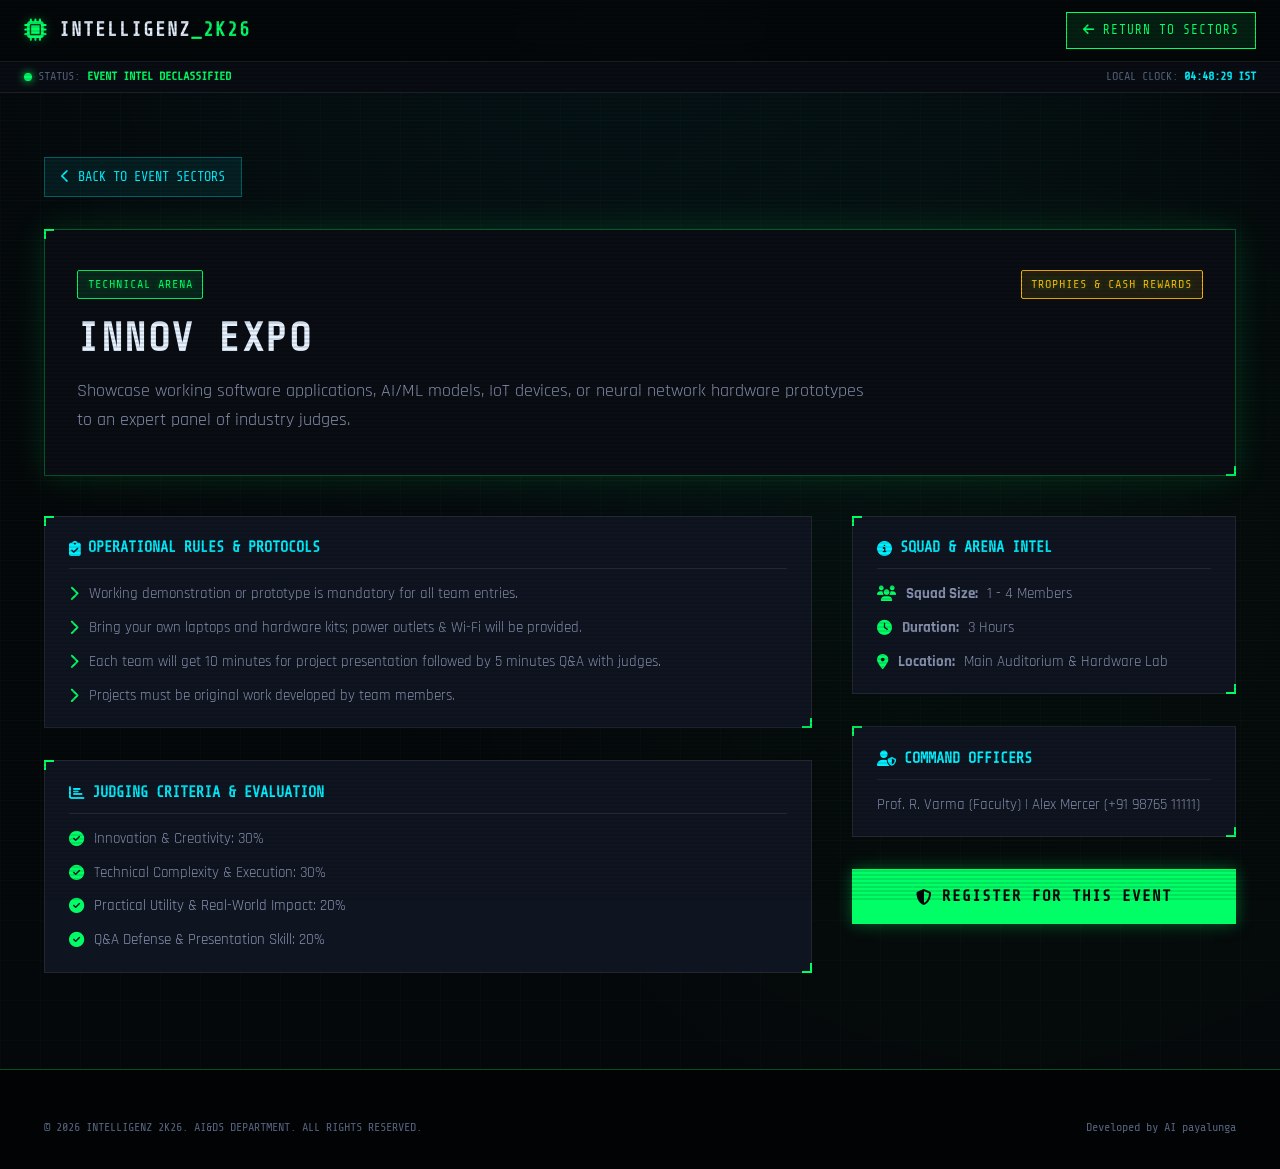
==== commit 759364e1: "first commit" ====
--- a/event-detail.html
+++ b/event-detail.html
@@ -162,7 +162,7 @@
     <div class="container">
       <div class="footer-bottom">
         <div>&copy; 2026 INTELLIGENZ 2K26. AI&amp;DS DEPARTMENT. ALL RIGHTS RESERVED.</div>
-        <div>1-DAY NATIONAL LEVEL TECHNICAL SYMPOSIUM</div>
+        <div>Developed by AI payalunga</div>
       </div>
     </div>
   </footer>
@@ -214,7 +214,7 @@
         coordinators: 'Dr. S. Kanth (Faculty) | Priya Dharshini (+91 98765 22222)'
       },
       'paper-presentation': {
-        title: 'IDEA UNBOUND',
+        title: 'PAPER TALKS',
         badge: 'RESEARCH ARENA',
         prize: 'Trophies & Cash Rewards',
         overview: 'Present original research papers on cutting-edge computer science domains including Deep Learning, Quantum Computing, , and Autonomous Systems.',
--- a/assets/css/style.css
+++ b/assets/css/style.css
@@ -1298,6 +1298,79 @@
 }
 
 /* ==========================================================================
+   DIGNITARIES & ORGANIZING TEAM SECTION
+   ========================================================================== */
+.team-section-container {
+  padding: 6rem 0;
+  border-bottom: 1px solid var(--border-dim);
+  background: var(--bg-dark);
+}
+
+.team-category-title {
+  font-family: var(--font-mono);
+  font-size: 1.15rem;
+  color: var(--accent-cyan);
+  border-bottom: 1px dashed var(--border-cyan);
+  padding-bottom: 0.5rem;
+  margin-bottom: 1.8rem;
+  display: flex;
+  align-items: center;
+  gap: 0.6rem;
+}
+
+.team-grid {
+  display: grid;
+  grid-template-columns: repeat(auto-fit, minmax(240px, 1fr));
+  gap: 1.8rem;
+  margin-bottom: 3rem;
+}
+
+.team-card {
+  background: var(--bg-panel);
+  border: 1px solid var(--border-dim);
+  padding: 2rem 1.5rem;
+  text-align: center;
+  display: flex;
+  flex-direction: column;
+  align-items: center;
+  transition: var(--transition);
+}
+
+.team-card:hover {
+  border-color: var(--accent-cyan);
+  box-shadow: 0 10px 30px rgba(0, 240, 255, 0.15);
+  transform: translateY(-4px);
+}
+
+.team-avatar {
+  width: 72px;
+  height: 72px;
+  border-radius: 50%;
+  border: 2px solid var(--accent-cyan);
+  background: rgba(0, 240, 255, 0.08);
+  display: flex;
+  align-items: center;
+  justify-content: center;
+  font-size: 1.8rem;
+  color: var(--accent-cyan);
+  margin-bottom: 1rem;
+}
+
+.team-name {
+  font-family: var(--font-mono);
+  font-size: 1.05rem;
+  font-weight: 700;
+  color: #fff;
+  margin-bottom: 0.3rem;
+}
+
+.team-dept {
+  font-size: 0.85rem;
+  color: var(--text-secondary);
+  margin-bottom: 0.8rem;
+}
+
+/* ==========================================================================
    FAQS SECTION
    ========================================================================== */
 .faq-section {
@@ -1891,4 +1964,181 @@
     flex-wrap: wrap;
     gap: 0.8rem;
   }
+}
+
+/* ==========================================================================
+   INTERACTIVE QUICK ACTIONS TOOLKIT & MODALS SYSTEM
+   ========================================================================== */
+.quick-actions-grid {
+  display: grid;
+  grid-template-columns: repeat(auto-fit, minmax(280px, 1fr));
+  gap: 1.5rem;
+}
+
+.action-card {
+  background: var(--bg-panel);
+  border: 1px solid var(--border-green);
+  padding: 1.5rem;
+  display: flex;
+  align-items: flex-start;
+  gap: 1.2rem;
+  cursor: pointer;
+  transition: all 0.3s cubic-bezier(0.16, 1, 0.3, 1);
+  position: relative;
+  overflow: hidden;
+}
+
+.action-card::after {
+  content: '';
+  position: absolute;
+  top: 0; left: 0; width: 3px; height: 100%;
+  background: var(--accent-green);
+  transition: width 0.3s ease;
+}
+
+.action-card:hover {
+  transform: translateY(-4px);
+  border-color: var(--accent-green);
+  box-shadow: 0 10px 30px rgba(0, 255, 102, 0.15);
+}
+
+.action-card:hover::after {
+  width: 6px;
+}
+
+.action-card.card-cyan::after { background: var(--accent-cyan); }
+.action-card.card-cyan:hover { border-color: var(--accent-cyan); box-shadow: 0 10px 30px rgba(0, 240, 255, 0.15); }
+
+.action-card.card-amber::after { background: var(--accent-amber); }
+.action-card.card-amber:hover { border-color: var(--accent-amber); box-shadow: 0 10px 30px rgba(255, 183, 3, 0.15); }
+
+.action-icon-wrapper {
+  width: 48px;
+  height: 48px;
+  min-width: 48px;
+  background: rgba(0, 255, 102, 0.1);
+  border: 1px solid var(--border-green);
+  color: var(--accent-green);
+  display: flex;
+  align-items: center;
+  justify-content: center;
+  font-size: 1.3rem;
+  border-radius: 4px;
+}
+
+.action-card.card-cyan .action-icon-wrapper {
+  background: rgba(0, 240, 255, 0.1);
+  border-color: var(--border-cyan);
+  color: var(--accent-cyan);
+}
+
+.action-card.card-amber .action-icon-wrapper {
+  background: rgba(255, 183, 3, 0.1);
+  border-color: rgba(255, 183, 3, 0.4);
+  color: var(--accent-amber);
+}
+
+.action-info h4 {
+  font-family: var(--font-mono);
+  font-size: 1.05rem;
+  color: #fff;
+  margin-bottom: 0.3rem;
+  letter-spacing: 0.5px;
+}
+
+.action-info p {
+  font-size: 0.85rem;
+  color: var(--text-secondary);
+  line-height: 1.4;
+  margin: 0;
+}
+
+.action-badge {
+  display: inline-block;
+  font-family: var(--font-mono);
+  font-size: 0.65rem;
+  padding: 0.15rem 0.4rem;
+  background: rgba(0, 255, 102, 0.15);
+  color: var(--accent-green);
+  border: 1px solid var(--accent-green);
+  margin-top: 0.4rem;
+  text-transform: uppercase;
+}
+
+/* Modal Overlay & Dialog Styles */
+.tactical-modal-overlay {
+  position: fixed;
+  top: 0; left: 0; width: 100vw; height: 100vh;
+  background: rgba(0, 0, 0, 0.85);
+  backdrop-filter: blur(8px);
+  z-index: 9999;
+  display: flex;
+  align-items: center;
+  justify-content: center;
+  padding: 1.5rem;
+  opacity: 0;
+  pointer-events: none;
+  transition: opacity 0.3s ease;
+}
+
+.tactical-modal-overlay.active {
+  opacity: 1;
+  pointer-events: auto;
+}
+
+.tactical-modal {
+  background: var(--bg-panel);
+  border: 1px solid var(--border-green);
+  box-shadow: 0 0 40px rgba(0, 255, 102, 0.2);
+  width: 100%;
+  max-width: 650px;
+  max-height: 85vh;
+  overflow-y: auto;
+  padding: 2rem;
+  position: relative;
+  transform: translateY(20px);
+  transition: transform 0.3s ease;
+}
+
+.tactical-modal-overlay.active .tactical-modal {
+  transform: translateY(0);
+}
+
+.modal-header {
+  display: flex;
+  align-items: center;
+  justify-content: space-between;
+  border-bottom: 1px solid var(--border-dim);
+  padding-bottom: 1rem;
+  margin-bottom: 1.5rem;
+}
+
+.modal-title {
+  font-family: var(--font-mono);
+  font-size: 1.2rem;
+  color: var(--accent-green);
+  display: flex;
+  align-items: center;
+  gap: 0.6rem;
+}
+
+.modal-close-btn {
+  background: transparent;
+  border: 1px solid var(--border-dim);
+  color: var(--text-secondary);
+  font-family: var(--font-mono);
+  font-size: 1.2rem;
+  width: 36px;
+  height: 36px;
+  cursor: pointer;
+  display: flex;
+  align-items: center;
+  justify-content: center;
+  transition: var(--transition);
+}
+
+.modal-close-btn:hover {
+  border-color: #ff0055;
+  color: #ff0055;
+  box-shadow: 0 0 10px rgba(255, 0, 85, 0.3);
 }
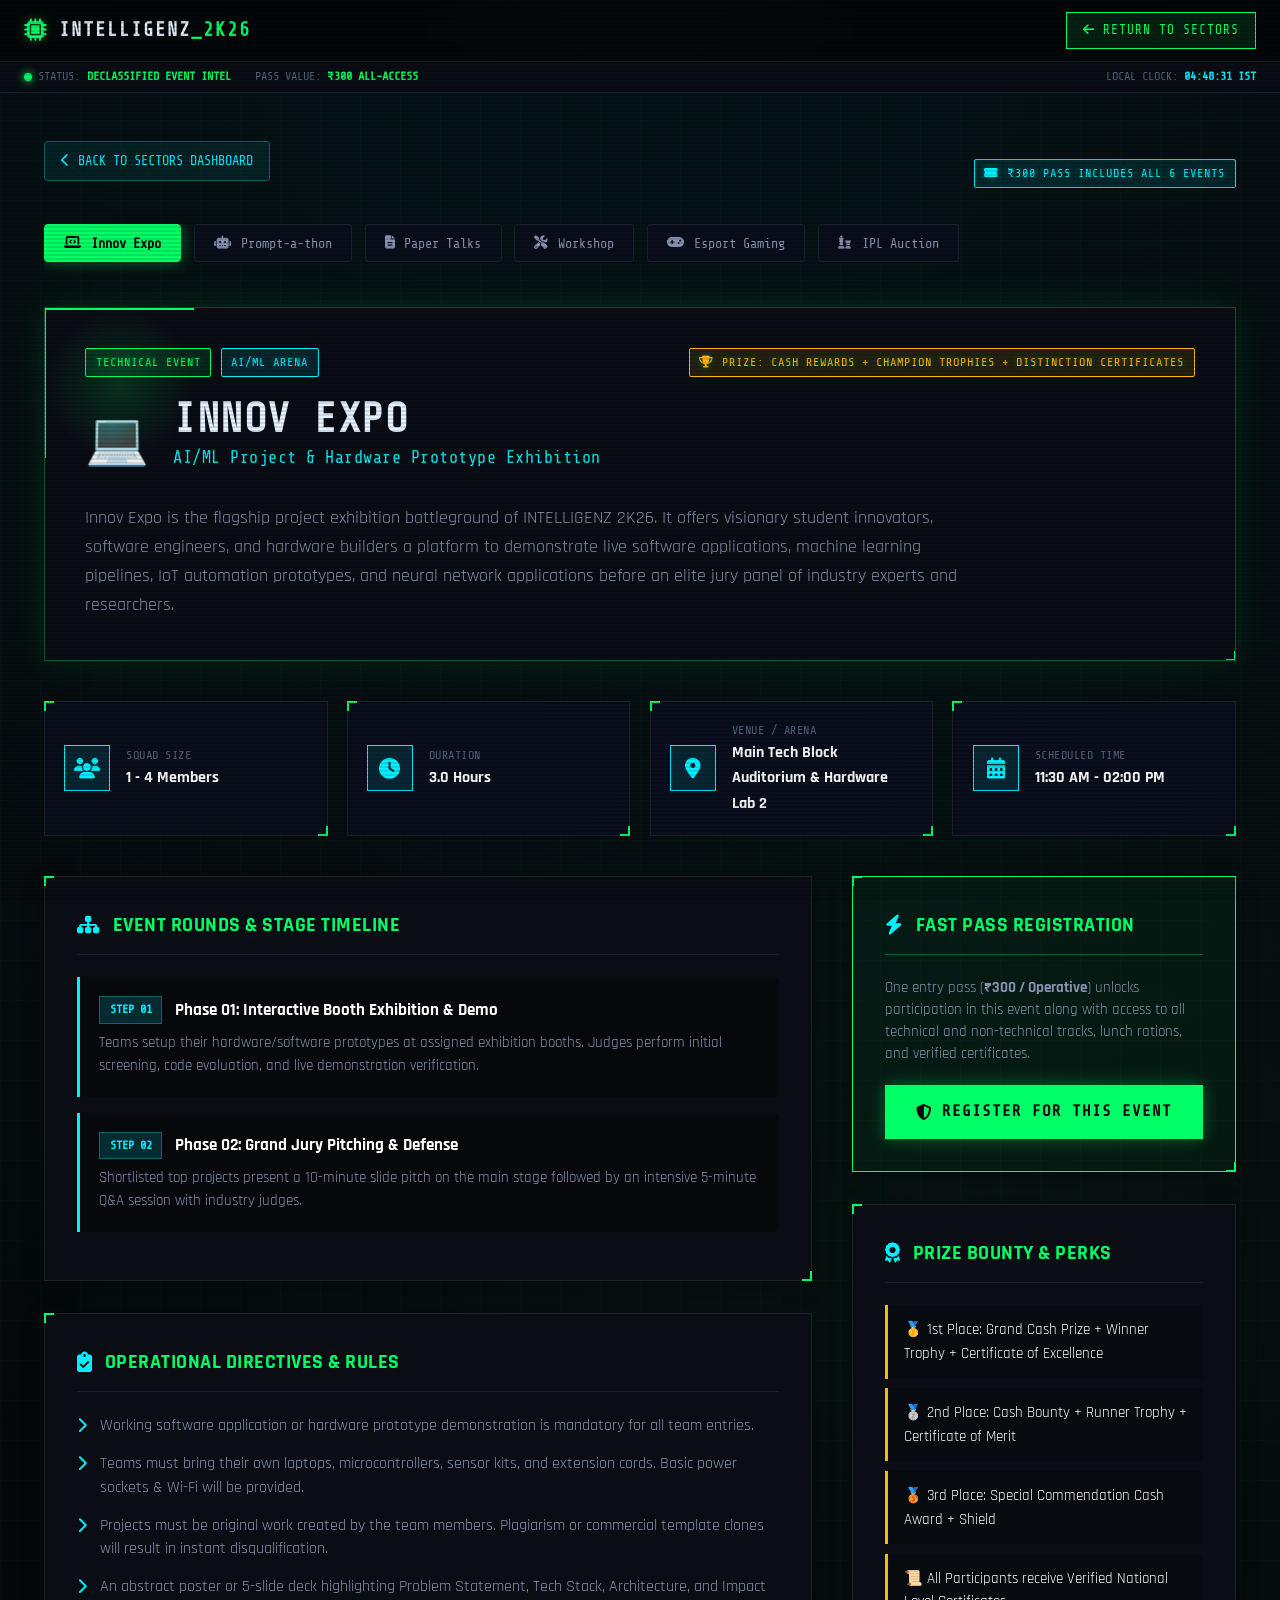
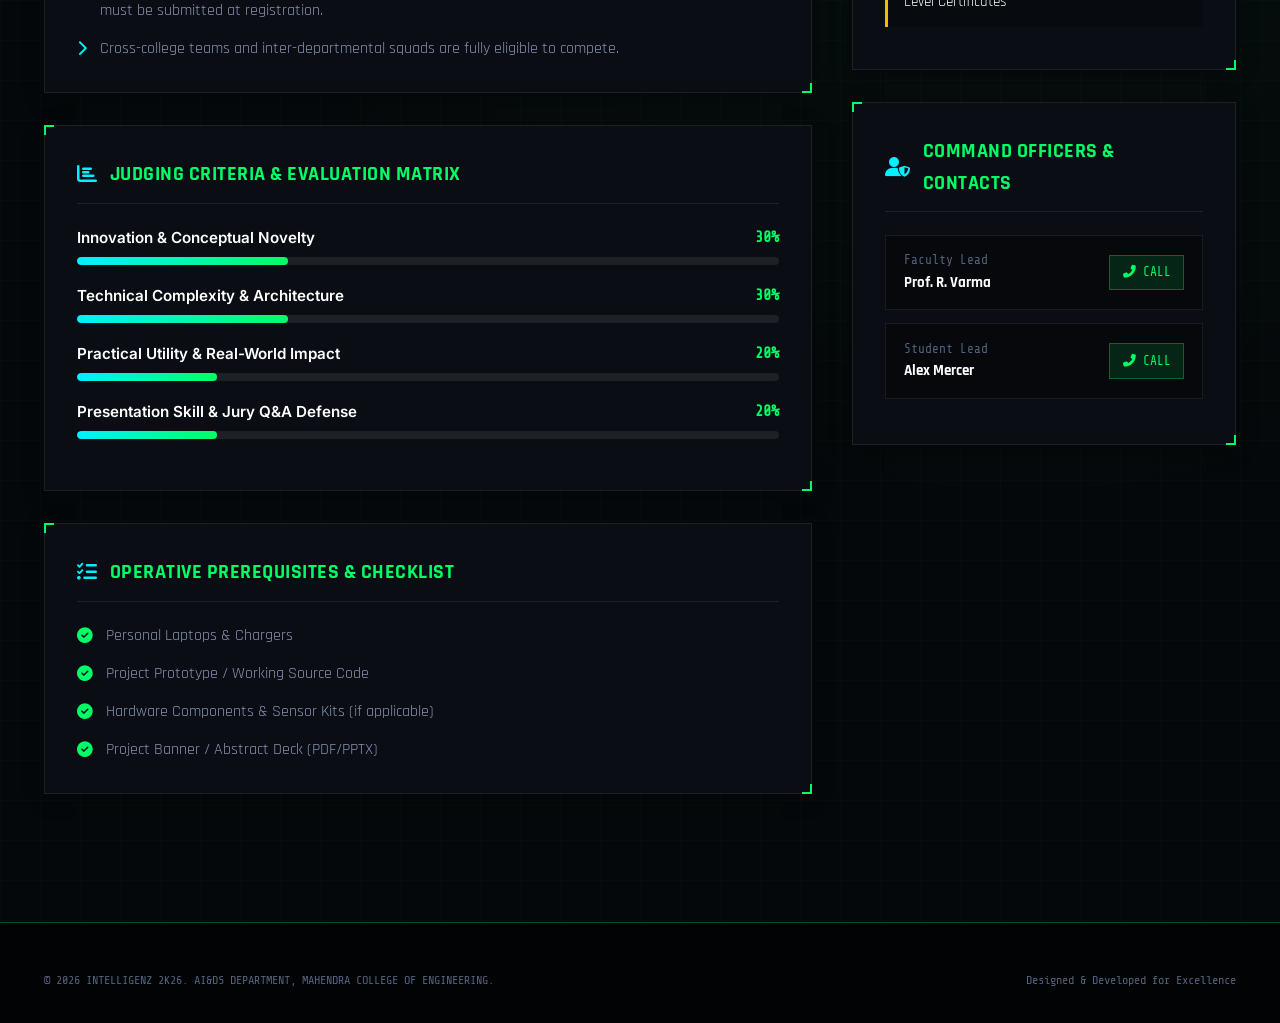
==== commit 9176ffae: "first commit" ====
--- a/event-detail.html
+++ b/event-detail.html
@@ -4,7 +4,7 @@
   <meta charset="UTF-8">
   <meta name="viewport" content="width=device-width, initial-scale=1.0">
   <title>Event Intelligence & Protocols | INTELLIGENZ 2K26</title>
-  <meta name="description" content="Detailed Event Intelligence and Operational Rules for INTELLIGENZ 2K26 National Technical Symposium.">
+  <meta name="description" content="Detailed Event Intelligence, Operational Rules, and Judging Matrices for INTELLIGENZ 2K26 National Level Technical Symposium.">
   
   <!-- CSS Stylesheet -->
   <link rel="stylesheet" href="assets/css/style.css">
@@ -13,8 +13,9 @@
   <link rel="stylesheet" href="https://cdnjs.cloudflare.com/ajax/libs/font-awesome/6.4.0/css/all.min.css">
   <style>
     .event-detail-page {
-      padding: 4rem 0 6rem 0;
-    }
+      padding: 3rem 0 6rem 0;
+    }
+    
     .back-btn {
       display: inline-flex;
       align-items: center;
@@ -22,24 +23,167 @@
       font-family: var(--font-mono);
       font-size: 0.85rem;
       color: var(--accent-cyan);
-      margin-bottom: 2rem;
+      margin-bottom: 1.5rem;
       padding: 0.5rem 1rem;
       border: 1px solid var(--border-cyan);
       background: rgba(0, 240, 255, 0.08);
       transition: var(--transition);
+      border-radius: 4px;
+      text-decoration: none;
     }
     .back-btn:hover {
       background: var(--accent-cyan);
       color: #000;
       box-shadow: 0 0 15px var(--accent-cyan);
     }
+
+    /* Event Switcher Strip */
+    .event-nav-tabs {
+      display: flex;
+      gap: 0.8rem;
+      overflow-x: auto;
+      padding-bottom: 0.8rem;
+      margin-bottom: 2rem;
+      scrollbar-width: thin;
+      scrollbar-color: var(--accent-cyan) var(--bg-panel);
+    }
+    .event-tab-btn {
+      display: flex;
+      align-items: center;
+      gap: 0.6rem;
+      padding: 0.65rem 1.2rem;
+      background: rgba(10, 15, 29, 0.85);
+      border: 1px solid var(--border-dim);
+      color: var(--text-secondary);
+      font-family: var(--font-mono);
+      font-size: 0.85rem;
+      white-space: nowrap;
+      cursor: pointer;
+      transition: all 0.3s ease;
+      border-radius: 4px;
+    }
+    .event-tab-btn:hover {
+      border-color: var(--accent-cyan);
+      color: #fff;
+      background: rgba(0, 240, 255, 0.1);
+    }
+    .event-tab-btn.active {
+      border-color: var(--accent-green);
+      color: #000;
+      background: var(--accent-green);
+      font-weight: 700;
+      box-shadow: 0 0 15px rgba(0, 255, 102, 0.4);
+    }
+
+    /* Hero Header */
     .detail-hero-box {
       background: var(--bg-panel);
       border: 1px solid var(--border-green);
-      padding: 2.5rem 2rem;
-      box-shadow: 0 0 30px rgba(0, 255, 102, 0.15);
+      padding: 2.5rem;
+      box-shadow: 0 0 30px rgba(0, 255, 102, 0.12);
       margin-bottom: 2.5rem;
-    }
+      position: relative;
+      overflow: hidden;
+    }
+    .detail-hero-box::before {
+      content: '';
+      position: absolute;
+      top: 0; right: 0;
+      width: 150px; height: 150px;
+      background: radial-gradient(circle, rgba(0, 255, 102, 0.15) 0%, transparent 70%);
+      pointer-events: none;
+    }
+    .hero-header-top {
+      display: flex;
+      justify-content: space-between;
+      align-items: center;
+      flex-wrap: wrap;
+      gap: 1rem;
+      margin-bottom: 1.2rem;
+    }
+    .hero-badges-group {
+      display: flex;
+      align-items: center;
+      gap: 0.6rem;
+      flex-wrap: wrap;
+    }
+    .big-event-icon {
+      font-size: 3.2rem;
+      line-height: 1;
+    }
+    .hero-title-wrap {
+      display: flex;
+      align-items: center;
+      gap: 1.5rem;
+      margin-bottom: 1rem;
+    }
+    .hero-title-wrap h1 {
+      text-align: left;
+      font-size: 2.6rem;
+      margin-bottom: 0.2rem;
+      line-height: 1.1;
+    }
+    .hero-subtitle {
+      font-family: var(--font-mono);
+      color: var(--accent-cyan);
+      font-size: 1.05rem;
+      letter-spacing: 0.5px;
+      margin-bottom: 1rem;
+    }
+    .hero-overview-text {
+      font-size: 1.1rem;
+      color: var(--text-secondary);
+      line-height: 1.65;
+      max-width: 900px;
+    }
+
+    /* Quick Meta Grid */
+    .meta-cards-grid {
+      display: grid;
+      grid-template-columns: repeat(auto-fit, minmax(200px, 1fr));
+      gap: 1.2rem;
+      margin-bottom: 2.5rem;
+    }
+    .meta-card {
+      background: rgba(10, 15, 29, 0.9);
+      border: 1px solid var(--border-dim);
+      padding: 1.2rem;
+      display: flex;
+      align-items: center;
+      gap: 1rem;
+      transition: all 0.3s ease;
+    }
+    .meta-card:hover {
+      border-color: var(--accent-cyan);
+      box-shadow: 0 0 15px rgba(0, 240, 255, 0.15);
+      transform: translateY(-2px);
+    }
+    .meta-icon-box {
+      width: 46px;
+      height: 46px;
+      background: rgba(0, 240, 255, 0.1);
+      border: 1px solid var(--accent-cyan);
+      color: var(--accent-cyan);
+      display: flex;
+      align-items: center;
+      justify-content: center;
+      font-size: 1.3rem;
+      flex-shrink: 0;
+    }
+    .meta-card-label {
+      font-family: var(--font-mono);
+      font-size: 0.75rem;
+      color: var(--text-muted);
+      text-transform: uppercase;
+      letter-spacing: 0.5px;
+    }
+    .meta-card-val {
+      font-weight: 700;
+      color: #fff;
+      font-size: 0.98rem;
+    }
+
+    /* Detail Grid Layout */
     .detail-grid {
       display: grid;
       grid-template-columns: 2fr 1fr;
@@ -48,11 +192,177 @@
     @media (max-width: 992px) {
       .detail-grid { grid-template-columns: 1fr; }
     }
+
+    /* Intel Blocks */
+    .intel-block {
+      background: var(--bg-panel);
+      border: 1px solid var(--border-dim);
+      padding: 2rem;
+      margin-bottom: 2rem;
+      box-shadow: 0 4px 20px rgba(0, 0, 0, 0.3);
+      position: relative;
+    }
+    .intel-block-title {
+      font-family: var(--font-display);
+      font-size: 1.25rem;
+      color: var(--accent-green);
+      margin-bottom: 1.4rem;
+      display: flex;
+      align-items: center;
+      gap: 0.75rem;
+      border-bottom: 1px solid var(--border-dim);
+      padding-bottom: 0.8rem;
+      letter-spacing: 0.5px;
+    }
+    .intel-block-title i {
+      color: var(--accent-cyan);
+    }
+
+    /* Round Cards */
+    .round-card {
+      background: rgba(0, 0, 0, 0.4);
+      border-left: 3px solid var(--accent-cyan);
+      padding: 1.2rem;
+      margin-bottom: 1rem;
+      border-radius: 0 4px 4px 0;
+    }
+    .round-card-header {
+      display: flex;
+      align-items: center;
+      gap: 0.8rem;
+      margin-bottom: 0.5rem;
+    }
+    .round-num-tag {
+      font-family: var(--font-mono);
+      font-size: 0.75rem;
+      background: rgba(0, 240, 255, 0.15);
+      color: var(--accent-cyan);
+      padding: 0.2rem 0.6rem;
+      border: 1px solid var(--border-cyan);
+      font-weight: 700;
+    }
+    .round-title {
+      font-weight: 700;
+      color: #fff;
+      font-size: 1.05rem;
+    }
+    .round-desc {
+      color: var(--text-secondary);
+      font-size: 0.95rem;
+      line-height: 1.5;
+    }
+
+    /* Custom Bullet Lists */
+    .intel-list {
+      list-style: none;
+      padding: 0;
+      margin: 0;
+      display: flex;
+      flex-direction: column;
+      gap: 0.9rem;
+    }
+    .intel-list li {
+      display: flex;
+      align-items: flex-start;
+      gap: 0.8rem;
+      color: var(--text-secondary);
+      font-size: 0.98rem;
+      line-height: 1.5;
+    }
+    .intel-list li i {
+      color: var(--accent-cyan);
+      margin-top: 0.25rem;
+      flex-shrink: 0;
+    }
+
+    /* Judging Criteria Progress Bars */
+    .judging-item {
+      margin-bottom: 1.2rem;
+    }
+    .judging-label-row {
+      display: flex;
+      justify-content: space-between;
+      font-size: 0.95rem;
+      margin-bottom: 0.4rem;
+    }
+    .judging-name {
+      color: #fff;
+      font-weight: 600;
+    }
+    .judging-score {
+      font-family: var(--font-mono);
+      color: var(--accent-green);
+      font-weight: 700;
+    }
+    .judging-bar-bg {
+      height: 8px;
+      background: rgba(255, 255, 255, 0.08);
+      border-radius: 4px;
+      overflow: hidden;
+    }
+    .judging-bar-fill {
+      height: 100%;
+      background: linear-gradient(90deg, var(--accent-cyan), var(--accent-green));
+      border-radius: 4px;
+      transition: width 0.8s ease-in-out;
+    }
+
+    /* Officers / Contacts */
+    .officer-card {
+      display: flex;
+      justify-content: space-between;
+      align-items: center;
+      background: rgba(0, 0, 0, 0.4);
+      border: 1px solid var(--border-dim);
+      padding: 0.9rem 1.1rem;
+      margin-bottom: 0.8rem;
+    }
+    .officer-info div:first-child {
+      font-size: 0.8rem;
+      color: var(--text-muted);
+      font-family: var(--font-mono);
+    }
+    .officer-info div:last-child {
+      font-weight: 700;
+      color: #fff;
+      font-size: 0.95rem;
+    }
+    .btn-call {
+      display: inline-flex;
+      align-items: center;
+      gap: 0.4rem;
+      background: rgba(0, 255, 102, 0.12);
+      border: 1px solid var(--border-green);
+      color: var(--accent-green);
+      padding: 0.4rem 0.8rem;
+      font-family: var(--font-mono);
+      font-size: 0.8rem;
+      text-decoration: none;
+      transition: all 0.3s ease;
+    }
+    .btn-call:hover {
+      background: var(--accent-green);
+      color: #000;
+      box-shadow: 0 0 10px var(--accent-green);
+    }
+
+    /* Prize Cards List */
+    .prize-list-item {
+      display: flex;
+      align-items: center;
+      gap: 0.8rem;
+      background: rgba(0, 0, 0, 0.3);
+      padding: 0.8rem 1rem;
+      border-left: 3px solid var(--accent-amber);
+      margin-bottom: 0.6rem;
+      font-size: 0.93rem;
+      color: #fff;
+    }
   </style>
 </head>
 <body>
 
-  <!-- Sticky Navbar -->
+  <!-- Sticky Navbar & HUD -->
   <div class="header-wrapper">
     <nav class="navbar" id="navbar">
       <div class="nav-container">
@@ -74,7 +384,11 @@
           <div class="hud-item">
             <span class="status-dot"></span>
             <span class="hud-label">STATUS:</span>
-            <span class="hud-val">EVENT INTEL DECLASSIFIED</span>
+            <span class="hud-val">DECLASSIFIED EVENT INTEL</span>
+          </div>
+          <div class="hud-item">
+            <span class="hud-label">PASS VALUE:</span>
+            <span class="hud-val green">₹300 ALL-ACCESS</span>
           </div>
         </div>
         <div class="hud-right">
@@ -90,70 +404,150 @@
   <!-- Event Detail Main Container -->
   <main class="event-detail-page">
     <div class="container">
-      <a href="index.html#categories" class="back-btn">
-        <i class="fas fa-chevron-left"></i> BACK TO EVENT SECTORS
-      </a>
+      
+      <!-- Top Navigation Header -->
+      <div style="display: flex; justify-content: space-between; align-items: center; flex-wrap: wrap; gap: 1rem; margin-bottom: 1.2rem;">
+        <a href="index.html#categories" class="back-btn">
+          <i class="fas fa-chevron-left"></i> BACK TO SECTORS DASHBOARD
+        </a>
+        <span class="badge-tactical badge-cyan"><i class="fas fa-ticket-alt"></i> ₹300 PASS INCLUDES ALL 6 EVENTS</span>
+      </div>
+
+      <!-- Quick Event Switcher Tabs -->
+      <div class="event-nav-tabs" id="eventTabsNav">
+        <button type="button" class="event-tab-btn" data-key="project-expo"><i class="fas fa-laptop-code"></i> Innov Expo</button>
+        <button type="button" class="event-tab-btn" data-key="prompt-a-thon"><i class="fas fa-robot"></i> Prompt-a-thon</button>
+        <button type="button" class="event-tab-btn" data-key="paper-presentation"><i class="fas fa-file-alt"></i> Paper Talks</button>
+        <button type="button" class="event-tab-btn" data-key="workshop"><i class="fas fa-tools"></i> Workshop</button>
+        <button type="button" class="event-tab-btn" data-key="esport-gaming"><i class="fas fa-gamepad"></i> Esport Gaming</button>
+        <button type="button" class="event-tab-btn" data-key="ipl-auction"><i class="fas fa-chess"></i> IPL Auction</button>
+      </div>
 
       <!-- Hero Header Box -->
       <div class="detail-hero-box tactical-box">
-        <div style="display: flex; justify-content: space-between; align-items: flex-start; flex-wrap: wrap; gap: 1rem; margin-bottom: 1rem;">
-          <span class="badge-tactical" id="eventBadge">TECHNICAL ARENA</span>
-          <span class="badge-tactical badge-amber" id="prizeBadge">PRIZE: EXCITING BOUNTY</span>
-        </div>
-        <h1 class="section-title" id="eventTitle" style="text-align: left; font-size: 2.5rem; margin-bottom: 0.8rem;">
-          EVENT INTEL
-        </h1>
-        <p id="eventOverview" style="font-size: 1.15rem; color: var(--text-secondary); max-width: 800px;">
-          Select an event from the main sector dashboard to view full operational directives.
+        <div class="hero-header-top">
+          <div class="hero-badges-group">
+            <span class="badge-tactical" id="eventCatBadge">TECHNICAL ARENA</span>
+            <span class="badge-tactical badge-cyan" id="eventTrackBadge">AI/ML TRACK</span>
+          </div>
+          <span class="badge-tactical badge-amber" id="prizeBadge"><i class="fas fa-trophy"></i> PRIZE: CASH BOUNTY &amp; TROPHIES</span>
+        </div>
+
+        <div class="hero-title-wrap">
+          <span class="big-event-icon" id="eventBigIcon">💻</span>
+          <div>
+            <h1 class="section-title" id="eventTitle">INNOV EXPO</h1>
+            <div class="hero-subtitle" id="eventSubtitle">AI/ML Project &amp; Hardware Prototype Exhibition</div>
+          </div>
+        </div>
+
+        <p class="hero-overview-text" id="eventOverview">
+          Loading event intelligence parameters...
         </p>
       </div>
 
+      <!-- Meta Metrics Grid -->
+      <div class="meta-cards-grid">
+        <div class="meta-card tactical-box">
+          <div class="meta-icon-box"><i class="fas fa-users"></i></div>
+          <div>
+            <div class="meta-card-label">Squad Size</div>
+            <div class="meta-card-val" id="metaSquad">1 - 4 Members</div>
+          </div>
+        </div>
+        <div class="meta-card tactical-box">
+          <div class="meta-icon-box"><i class="fas fa-clock"></i></div>
+          <div>
+            <div class="meta-card-label">Duration</div>
+            <div class="meta-card-val" id="metaDuration">3.0 Hours</div>
+          </div>
+        </div>
+        <div class="meta-card tactical-box">
+          <div class="meta-icon-box"><i class="fas fa-map-marker-alt"></i></div>
+          <div>
+            <div class="meta-card-label">Venue / Arena</div>
+            <div class="meta-card-val" id="metaLocation">Main Tech Block</div>
+          </div>
+        </div>
+        <div class="meta-card tactical-box">
+          <div class="meta-icon-box"><i class="fas fa-calendar-alt"></i></div>
+          <div>
+            <div class="meta-card-label">Scheduled Time</div>
+            <div class="meta-card-val" id="metaTiming">11:30 AM Onwards</div>
+          </div>
+        </div>
+      </div>
+
+      <!-- Detail Grid Layout -->
       <div class="detail-grid">
-        <!-- Left Main Intel Column -->
-        <div style="display: flex; flex-direction: column; gap: 2rem;">
-          <!-- Rules & Protocols Block -->
+        
+        <!-- Left Column: Rounds, Rules, Judging, Prerequisites -->
+        <div>
+          <!-- Rounds & Structure -->
           <div class="intel-block tactical-box">
-            <h3 class="intel-block-title"><i class="fas fa-clipboard-check"></i> OPERATIONAL RULES &amp; PROTOCOLS</h3>
-            <ul class="intel-list" id="eventRules">
-              <li><i class="fas fa-terminal"></i> Loading rules database...</li>
+            <h3 class="intel-block-title"><i class="fas fa-sitemap"></i> EVENT ROUNDS &amp; STAGE TIMELINE</h3>
+            <div id="eventRoundsContainer">
+              <!-- Dynamic round cards -->
+            </div>
+          </div>
+
+          <!-- Rules & Protocols -->
+          <div class="intel-block tactical-box">
+            <h3 class="intel-block-title"><i class="fas fa-clipboard-check"></i> OPERATIONAL DIRECTIVES &amp; RULES</h3>
+            <ul class="intel-list" id="eventRulesList">
+              <!-- Dynamic rules -->
             </ul>
           </div>
 
-          <!-- Scoring & Judging Criteria Block -->
+          <!-- Judging Criteria -->
           <div class="intel-block tactical-box">
-            <h3 class="intel-block-title"><i class="fas fa-chart-bar"></i> JUDGING CRITERIA &amp; EVALUATION</h3>
-            <ul class="intel-list" id="eventJudging">
-              <li><i class="fas fa-chart-line"></i> Loading scoring matrix...</li>
+            <h3 class="intel-block-title"><i class="fas fa-chart-bar"></i> JUDGING CRITERIA &amp; EVALUATION MATRIX</h3>
+            <div id="eventJudgingContainer">
+              <!-- Dynamic progress bars -->
+            </div>
+          </div>
+
+          <!-- Prerequisites & Checklist -->
+          <div class="intel-block tactical-box">
+            <h3 class="intel-block-title"><i class="fas fa-tasks"></i> OPERATIVE PREREQUISITES &amp; CHECKLIST</h3>
+            <ul class="intel-list" id="eventChecklist">
+              <!-- Dynamic checklist -->
             </ul>
           </div>
         </div>
 
-        <!-- Right Intel Column (Sidebar) -->
-        <div style="display: flex; flex-direction: column; gap: 2rem;">
-          <!-- Quick Meta Card -->
+        <!-- Right Column: Sidebar CTA, Prizes, Coordinators -->
+        <div>
+          <!-- Register CTA Card -->
+          <div class="intel-block tactical-box" style="border-color: var(--accent-green); background: rgba(0, 255, 102, 0.04);">
+            <h3 class="intel-block-title" style="color: var(--accent-green); border-color: rgba(0, 255, 102, 0.3);">
+              <i class="fas fa-bolt"></i> FAST PASS REGISTRATION
+            </h3>
+            <p style="font-size: 0.92rem; color: var(--text-secondary); margin-bottom: 1.2rem; line-height: 1.5;">
+              One entry pass (<strong>₹300 / Operative</strong>) unlocks participation in this event along with access to all technical and non-technical tracks, lunch rations, and verified certificates.
+            </p>
+            <a href="register.html" id="btnRegisterCta" class="btn-primary" style="width: 100%; justify-content: center; font-size: 1rem;">
+              <i class="fas fa-shield-alt"></i> REGISTER FOR THIS EVENT
+            </a>
+          </div>
+
+          <!-- Prize & Rewards Card -->
           <div class="intel-block tactical-box">
-            <h3 class="intel-block-title"><i class="fas fa-info-circle"></i> SQUAD &amp; ARENA INTEL</h3>
-            <ul class="intel-list" id="eventMeta">
-              <li><i class="fas fa-users"></i> <strong>Squad Size:</strong> <span id="metaSquad">1-4 Members</span></li>
-              <li><i class="fas fa-clock"></i> <strong>Duration:</strong> <span id="metaDuration">Timed Rounds</span></li>
-              <li><i class="fas fa-map-marker-alt"></i> <strong>Location:</strong> <span id="metaLocation">Main Tech Block</span></li>
-            </ul>
-          </div>
-
-          <!-- Coordinators Card -->
+            <h3 class="intel-block-title"><i class="fas fa-award"></i> PRIZE BOUNTY &amp; PERKS</h3>
+            <div id="eventPrizesContainer">
+              <!-- Dynamic prize list -->
+            </div>
+          </div>
+
+          <!-- Command Officers / Coordinators -->
           <div class="intel-block tactical-box">
-            <h3 class="intel-block-title"><i class="fas fa-user-shield"></i> COMMAND OFFICERS</h3>
-            <div id="eventCoordinators" style="font-size: 0.95rem; color: var(--text-secondary); display: flex; flex-direction: column; gap: 0.8rem;">
-              <div><strong>Faculty Lead:</strong> Dr. A. Sharma</div>
-              <div><strong>Student Lead:</strong> K. Rajesh (+91 98765 43210)</div>
+            <h3 class="intel-block-title"><i class="fas fa-user-shield"></i> COMMAND OFFICERS &amp; CONTACTS</h3>
+            <div id="eventCoordinatorsList">
+              <!-- Dynamic officers list -->
             </div>
           </div>
-
-          <!-- CTA Register -->
-          <a href="index.html#registration" class="btn-primary" style="justify-content: center; width: 100%;">
-            <i class="fas fa-shield-alt"></i> REGISTER FOR THIS EVENT
-          </a>
-        </div>
+        </div>
+
       </div>
     </div>
   </main>
@@ -161,8 +555,8 @@
   <footer class="footer">
     <div class="container">
       <div class="footer-bottom">
-        <div>&copy; 2026 INTELLIGENZ 2K26. AI&amp;DS DEPARTMENT. ALL RIGHTS RESERVED.</div>
-        <div>Developed by AI payalunga</div>
+        <div>&copy; 2026 INTELLIGENZ 2K26. AI&amp;DS DEPARTMENT, MAHENDRA COLLEGE OF ENGINEERING.</div>
+        <div>Designed &amp; Developed for Excellence</div>
       </div>
     </div>
   </footer>
@@ -171,157 +565,506 @@
   <script>
     const EVENT_DATABASE = {
       'project-expo': {
+        key: 'project-expo',
+        registerVal: 'Innov Expo',
         title: 'INNOV EXPO',
-        badge: 'TECHNICAL ARENA',
-        prize: 'Trophies & Cash Rewards',
-        overview: 'Showcase working software applications, AI/ML models, IoT devices, or neural network hardware prototypes to an expert panel of industry judges.',
+        subtitle: 'AI/ML Project & Hardware Prototype Exhibition',
+        category: 'TECHNICAL EVENT',
+        badge: 'AI/ML ARENA',
+        badgeClass: '',
+        icon: '💻',
+        prize: 'Cash Rewards + Champion Trophies + Distinction Certificates',
+        overview: 'Innov Expo is the flagship project exhibition battleground of INTELLIGENZ 2K26. It offers visionary student innovators, software engineers, and hardware builders a platform to demonstrate live software applications, machine learning pipelines, IoT automation prototypes, and neural network applications before an elite jury panel of industry experts and researchers.',
+        squad: '1 - 4 Members',
+        duration: '3.0 Hours',
+        location: 'Main Tech Block Auditorium & Hardware Lab 2',
+        timing: '11:30 AM - 02:00 PM',
+        rounds: [
+          {
+            title: 'Phase 01: Interactive Booth Exhibition & Demo',
+            desc: 'Teams setup their hardware/software prototypes at assigned exhibition booths. Judges perform initial screening, code evaluation, and live demonstration verification.'
+          },
+          {
+            title: 'Phase 02: Grand Jury Pitching & Defense',
+            desc: 'Shortlisted top projects present a 10-minute slide pitch on the main stage followed by an intensive 5-minute Q&A session with industry judges.'
+          }
+        ],
         rules: [
-          'Working demonstration or prototype is mandatory for all team entries.',
-          'Bring your own laptops and hardware kits; power outlets & Wi-Fi will be provided.',
-          'Each team will get 10 minutes for project presentation followed by 5 minutes Q&A with judges.',
-          'Projects must be original work developed by team members.'
+          'Working software application or hardware prototype demonstration is mandatory for all team entries.',
+          'Teams must bring their own laptops, microcontrollers, sensor kits, and extension cords. Basic power sockets & Wi-Fi will be provided.',
+          'Projects must be original work created by the team members. Plagiarism or commercial template clones will result in instant disqualification.',
+          'An abstract poster or 5-slide deck highlighting Problem Statement, Tech Stack, Architecture, and Impact must be submitted at registration.',
+          'Cross-college teams and inter-departmental squads are fully eligible to compete.'
         ],
         judging: [
-          'Innovation & Creativity: 30%',
-          'Technical Complexity & Execution: 30%',
-          'Practical Utility & Real-World Impact: 20%',
-          'Q&A Defense & Presentation Skill: 20%'
-        ],
-        squad: '1 - 4 Members',
-        duration: '3 Hours',
-        location: 'Main Auditorium & Hardware Lab',
-        coordinators: 'Prof. R. Varma (Faculty) | Alex Mercer (+91 98765 11111)'
+          { label: 'Innovation & Conceptual Novelty', score: '30%' },
+          { label: 'Technical Complexity & Architecture', score: '30%' },
+          { label: 'Practical Utility & Real-World Impact', score: '20%' },
+          { label: 'Presentation Skill & Jury Q&A Defense', score: '20%' }
+        ],
+        prerequisites: [
+          'Personal Laptops & Chargers',
+          'Project Prototype / Working Source Code',
+          'Hardware Components & Sensor Kits (if applicable)',
+          'Project Banner / Abstract Deck (PDF/PPTX)'
+        ],
+        prizes: [
+          '🥇 1st Place: Grand Cash Prize + Winner Trophy + Certificate of Excellence',
+          '🥈 2nd Place: Cash Bounty + Runner Trophy + Certificate of Merit',
+          '🥉 3rd Place: Special Commendation Cash Award + Shield',
+          '📜 All Participants receive Verified National Level Certificates'
+        ],
+        coordinators: [
+          { role: 'Faculty Lead', name: 'Prof. R. Varma', phone: '+91 98765 11111' },
+          { role: 'Student Lead', name: 'Alex Mercer', phone: '+91 98765 11111' }
+        ]
       },
+
       'prompt-a-thon': {
-        title: 'Prompt-a-thon',
+        key: 'prompt-a-thon',
+        registerVal: 'Prompt-a-thon',
+        title: 'PROMPT-A-THON',
+        subtitle: 'Generative AI & Rapid Prompt Engineering Challenge',
+        category: 'TECHNICAL EVENT',
         badge: 'GENERATIVE AI ARENA',
-        prize: 'Trophies & Cash Rewards',
-        overview: 'Master Large Language Models and Generative Diffusion models to craft hyper-accurate prompts, solve complex code bugs, and generate targeted artwork under strict timed sprints.',
+        badgeClass: 'badge-cyan',
+        icon: '🤖',
+        prize: 'Cash Rewards + AI Shield + Digital Credentials',
+        overview: 'Prompt-a-thon is an intense, fast-paced Generative AI prompting competition designed to test your mastery over Large Language Models (LLMs) and Diffusion Models. Participants will be tasked with solving complex code bugs, generating pixel-precise artwork, and building agentic prompt workflows against the clock in live sandbox environments.',
+        squad: 'Solo Operative (1 Member)',
+        duration: '1.5 Hours',
+        location: 'AI High-Performance Computing Lab 1',
+        timing: '11:30 AM - 01:00 PM',
+        rounds: [
+          {
+            title: 'Sprint 01: Algorithmic Code Synthesis & Debugging',
+            desc: 'Solve multi-layered algorithmic riddles and refactor broken Python/JS code using prompt engineering techniques on designated LLMs.'
+          },
+          {
+            title: 'Sprint 02: Diffusion Visual Replication',
+            desc: 'Recreate target reference images with high fidelity using precise text-to-image prompt parameters, negative prompts, and style tokens.'
+          },
+          {
+            title: 'Sprint 03: Final Boss - Agentic Logic Prompting',
+            desc: 'Construct a multi-step structured system prompt for an autonomous AI agent to resolve a real-world enterprise problem.'
+          }
+        ],
         rules: [
-          'Live evaluation conducted on provided LLM and Diffusion sandboxes.',
-          'Pre-written prompts or external browser extensions are strictly prohibited.',
-          'Sprints divided into 3 rounds: Code Synthesis, Visual Generation, and Complex Logic Prompting.',
-          'Time speed bonus points awarded for fastest accurate prompt submission.'
+          'Live competition executed exclusively on provided lab workstations using monitored browser sandboxes.',
+          'Pre-written prompts, external browser extensions, custom API keys, or mobile phone usage during sprints are strictly prohibited.',
+          'Evaluations are based on output accuracy, prompt token length efficiency, and time taken to complete each task.',
+          'Any form of academic dishonesty or unauthorized internet search will result in immediate squad ban.'
         ],
         judging: [
-          'Accuracy & Output Matching: 40%',
-          'Prompt Efficiency & Length Optimization: 30%',
-          'Creative Logic & Speed Bonus: 30%'
-        ],
-        squad: 'Solo Operative',
-        duration: '1.5 Hours',
-        location: 'AI High-Performance Lab 1',
-        coordinators: 'Dr. S. Kanth (Faculty) | Priya Dharshini (+91 98765 22222)'
+          { label: 'Output Accuracy & Prompt Alignment', score: '40%' },
+          { label: 'Prompt Efficiency & Token Optimization', score: '30%' },
+          { label: 'Creative Logic & Speed Sprint Bonus', score: '30%' }
+        ],
+        prerequisites: [
+          'Familiarity with OpenAI GPT-4, Claude, Llama & Stable Diffusion / Midjourney prompt structures',
+          'Strong logical reasoning & problem-solving skills'
+        ],
+        prizes: [
+          '🥇 1st Place: Cash Prize + AI Prompt Master Trophy + Certificate of Excellence',
+          '🥈 2nd Place: Cash Bounty + Runner Shield + Certificate of Merit',
+          '📜 All Operatives receive Official National Level Certificates'
+        ],
+        coordinators: [
+          { role: 'Faculty Lead', name: 'Dr. S. Kanth', phone: '+91 98765 22222' },
+          { role: 'Student Lead', name: 'Priya Dharshini', phone: '+91 98765 22222' }
+        ]
       },
+
       'paper-presentation': {
+        key: 'paper-presentation',
+        registerVal: 'Paper Talks',
         title: 'PAPER TALKS',
+        subtitle: 'National Level Research Paper Presentation Track',
+        category: 'TECHNICAL EVENT',
         badge: 'RESEARCH ARENA',
-        prize: 'Trophies & Cash Rewards',
-        overview: 'Present original research papers on cutting-edge computer science domains including Deep Learning, Quantum Computing, , and Autonomous Systems.',
+        badgeClass: '',
+        icon: '📄',
+        prize: 'Cash Rewards + Best Research Trophy + IEEE Badges',
+        overview: 'Paper Talks provides an academic showcase for researchers, scholars, and tech enthusiasts to present original research papers on frontier technologies including Deep Learning, Generative AI, Computer Vision, Quantum Computing, Cybersecurity, and Autonomous Systems.',
+        squad: '1 - 2 Members',
+        duration: '2.0 Hours',
+        location: 'Conference Seminar Hall B',
+        timing: '11:30 AM - 01:30 PM',
+        rounds: [
+          {
+            title: 'Phase 01: Abstract & Slide Deck Review',
+            desc: 'Initial screening of IEEE format paper abstracts and presentation decks submitted prior to the presentation hour.'
+          },
+          {
+            title: 'Phase 02: Oral Defense & Expert Panel Q&A',
+            desc: '8-minute oral slide presentation before a distinguished jury of PhD scholars and professors, followed by a 4-minute technical Q&A defense.'
+          }
+        ],
         rules: [
-          'Abstract must be submitted prior to the presentation round.',
-          'Maximum 10 slides per deck; 8 minutes presentation + 4 minutes jury Q&A.',
-          'IEEE format mandatory for all submitted papers.',
-          'Plagiarism score must be below 15%.'
+          'Submitted papers must strictly adhere to the standard IEEE double-column format.',
+          'Plagiarism score must be below 15% (verified using Turnitin / iThenticate).',
+          'Presentation slides must be limited to a maximum of 12 slides.',
+          'Presenters must hand over 2 hard copies of their paper abstract to the session coordinators upon arrival.',
+          'Decision of the academic jury panel will be final and binding.'
         ],
         judging: [
-          'Research Originality & Domain Value: 35%',
-          'Technical Methodology & Dataset Analysis: 30%',
-          'Slide Quality, Speech & Defense: 35%'
-        ],
-        squad: '1 - 2 Members',
-        duration: '2 Hours',
-        location: 'Conference Seminar Hall B',
-        coordinators: 'Dr. N. Ramesh (Faculty) | Vignesh K. (+91 98765 33333)'
+          { label: 'Research Originality & Domain Impact', score: '35%' },
+          { label: 'Technical Methodology & Data Validation', score: '30%' },
+          { label: 'Presentation Quality & Jury Q&A Defense', score: '35%' }
+        ],
+        prerequisites: [
+          'Research Paper PDF (IEEE Standard Format)',
+          'Presentation Slide Deck (PPTX/PDF on USB drive / Laptop)',
+          '2 Hard Copies of Abstract'
+        ],
+        prizes: [
+          '🥇 1st Place: Best Paper Cash Bounty + Champion Trophy + Certificate of Publication Excellence',
+          '🥈 2nd Place: Cash Award + Runner Trophy + Certificate of Merit',
+          '📜 All Presenters receive IEEE-Style National Presentation Certificates'
+        ],
+        coordinators: [
+          { role: 'Faculty Lead', name: 'Dr. N. Ramesh', phone: '+91 98765 33333' },
+          { role: 'Student Lead', name: 'Vignesh K.', phone: '+91 98765 33333' }
+        ]
       },
+
       'workshop': {
-        title: 'Hands-on Technical Workshop',
+        key: 'workshop',
+        registerVal: 'Workshop',
+        title: 'HANDS-ON WORKSHOP',
+        subtitle: 'Masterclass on Modern AI Pipelines & LLM Deployment',
+        category: 'TECHNICAL EVENT',
         badge: 'LEARNING ARENA',
-        prize: 'CERTIFICATION INCLUDED',
-        overview: 'Intensive hands-on technical workshop conducted by industry AI leaders covering modern Transformer architectures, PyTorch pipelines, and LLM fine-tuning.',
-        rules: [
-          'Open to all registered INTELLIGENZ 2K26 pass holders.',
-          'Laptops recommended for hands-on execution on Google Colab / Kaggle.',
-          'Interactive Q&A and verified digital certificate issued at completion.'
-        ],
-        judging: [
-          'Practical Code Execution: 50%',
-          'Interactive Assignment Completion: 50%'
-        ],
-        squad: 'Individual Entry',
+        badgeClass: 'badge-cyan',
+        icon: '🔧',
+        prize: 'Official Technical Certification + Resource Code Kit',
+        overview: 'An intensive, hands-on technical masterclass delivered by industry AI architects and senior machine learning engineers. Learn how to construct PyTorch neural network pipelines, fine-tune open-weight LLMs, build RAG (Retrieval-Augmented Generation) applications, and deploy production AI agents.',
+        squad: 'Individual Entry / Open Access',
         duration: '2.5 Hours',
         location: 'Central IT Seminar Hall',
-        coordinators: 'Prof. M. Suresh (Faculty) | Kavya S. (+91 98765 44444)'
+        timing: '11:30 AM - 02:00 PM',
+        rounds: [
+          {
+            title: 'Module 01: Core Architecture & LLM Mechanics',
+            desc: 'Deep dive into Transformer architectures, attention mechanisms, vector embeddings, and open-weight model ecosystems (60 Mins).'
+          },
+          {
+            title: 'Module 02: Guided Hands-on Coding Session',
+            desc: 'Interactive coding lab on Google Colab. Build a custom RAG pipeline and fine-tune an AI model with mentor assistance (70 Mins).'
+          },
+          {
+            title: 'Module 03: Mini-Challenge & Digital Certificate Issuance',
+            desc: 'Execute a quick mini-challenge to validate your implementation and receive your verified credential (20 Mins).'
+          }
+        ],
+        rules: [
+          'Open to all registered INTELLIGENZ 2K26 ticket holders with no extra fee.',
+          'Participants are strongly encouraged to bring personal laptops for hands-on execution.',
+          'High-speed Wi-Fi and complete starter GitHub repository code kits will be provided.',
+          'Digital Certificate of Participation & Technical Mastery will be awarded at session end.'
+        ],
+        judging: [
+          { label: 'Hands-on Notebook Code Execution', score: '50%' },
+          { label: 'Interactive Assignment & Quiz Completion', score: '50%' }
+        ],
+        prerequisites: [
+          'Personal Laptop with Chrome/Firefox Browser',
+          'Active Google / GitHub Account for Colab Access',
+          'Basic knowledge of Python fundamentals'
+        ],
+        prizes: [
+          '🏆 Official Industry Workshop Certificate of Completion',
+          '📦 Complete Source Code Repository & AI E-Book Starter Kit'
+        ],
+        coordinators: [
+          { role: 'Faculty Lead', name: 'Prof. M. Suresh', phone: '+91 98765 44444' },
+          { role: 'Student Lead', name: 'Kavya S.', phone: '+91 98765 44444' }
+        ]
       },
+
       'esport-gaming': {
-        title: 'Esport Gaming (Free Fire)',
-        badge: 'NON-TECH ARENA',
-        prize: 'existing prices',
-        overview: 'High-octane squad Battle Royale tournament in Free Fire. Drop into custom rooms, coordinate tactical strikes, and claim Booyah!',
+        key: 'esport-gaming',
+        registerVal: 'Esport Gaming',
+        title: 'ESPORT GAMING',
+        subtitle: 'Free Fire Squad Battle Royale Tournament',
+        category: 'NON-TECHNICAL EVENT',
+        badge: 'GAMING ARENA',
+        badgeClass: 'badge-amber',
+        icon: '🎮',
+        prize: 'Cash Prizes + Champion Battle Trophy + Gamer Badges',
+        overview: 'Enter the ultimate esports arena of INTELLIGENZ 2K26! Free Fire Esports Tournament pits top college gaming squads against each other in high-octane custom Battle Royale rooms. Squad leaders must formulate tactical drops, coordinate combat strategies, and out-aim rivals to secure the Booyah!',
+        squad: '4 Operatives (Squad Entry)',
+        duration: 'Knockout Stages',
+        location: 'Non-Tech Gaming Complex (Indoor Arena)',
+        timing: '11:30 AM onwards',
+        rounds: [
+          {
+            title: 'Stage 01: Qualifier Rooms (Map: Bermuda)',
+            desc: 'Knockout custom rooms. Top squads advance based on cumulative survival points and kill bounties.'
+          },
+          {
+            title: 'Stage 02: Semi-Final Battle (Map: Purgatory / Kalahari)',
+            desc: 'High-intensity lobby featuring top surviving qualifier teams vying for top 12 final spots.'
+          },
+          {
+            title: 'Stage 03: Grand Finale Showdown (Multi-Map Series)',
+            desc: 'Top 12 squads clash in a 3-match custom room series to declare the INTELLIGENZ 2K26 Esport Champions!'
+          }
+        ],
         rules: [
-          'Matches played on Mobile Devices only (Emulators strictly prohibited).',
-          'Custom room ID and password shared 15 minutes before match start.',
-          'Any hack/mod usage will lead to immediate squad disqualification and ban.',
-          'Points awarded based on survival rank and kill count.'
+          'Mobile Devices ONLY. Emulators (Bluestacks, LDPlayer), triggers, hacks, or modified APKs are strictly banned with zero tolerance.',
+          'Custom Room ID and Password will be broadcast to registered squad captains 15 minutes prior to match launch.',
+          'Squad captains must register all 4 player game IDs (UIDs) at the gaming desk 20 minutes before schedule.',
+          'Points Scoring System: Placement (1st = 12pts, 2nd = 9pts, 3rd = 8pts, 4th = 7pts...) + 1 Point per Kill Bounty.',
+          'Tournament Referees decision on match restarts or glitches will be final.'
         ],
         judging: [
-          'Survival Placement Rank: 50%',
-          'Total Kill Bounty Points: 50%'
-        ],
-        squad: '4 Operatives (Squad)',
-        duration: 'Knockout Battle',
-        location: 'Gaming Arena',
-        coordinators: 'Prof. T. David (Faculty) | Rahul V. (+91 98765 55555)'
+          { label: 'Survival Placement Rank Points', score: '50%' },
+          { label: 'Total Kill Bounty Elimination Points', score: '50%' }
+        ],
+        prerequisites: [
+          'Mobile Phone with Free Fire / Free Fire MAX updated',
+          'Stable 4G/5G Cellular Data connection',
+          'Earphones / Headphones for team voice chat'
+        ],
+        prizes: [
+          '🥇 1st Place: Champion Squad Cash Bounty + Winners Trophy + Esports Shield',
+          '🥈 2nd Place: Runner Squad Cash Prize + Runner Trophy',
+          '🥉 3rd Place: Squad Cash Prize + Medal',
+          '📜 Certificates for all participating squads'
+        ],
+        coordinators: [
+          { role: 'Faculty Lead', name: 'Prof. T. David', phone: '+91 98765 55555' },
+          { role: 'Student Lead', name: 'Rahul V.', phone: '+91 98765 55555' }
+        ]
       },
+
       'ipl-auction': {
-        title: 'IPL Tactical Auction',
+        key: 'ipl-auction',
+        registerVal: 'IPL Auction',
+        title: 'IPL TACTICAL AUCTION',
+        subtitle: 'Strategic Cricket Bidding & Roster Building Challenge',
+        category: 'NON-TECHNICAL EVENT',
         badge: 'STRATEGY ARENA',
-        prize: 'existing prices',
-        overview: 'Real-time virtual cricket auction. Manage squad budgets, analyze player ratings & statistics, and out-bid competing squads to build the ultimate fantasy XI.',
+        badgeClass: 'badge-amber',
+        icon: '🏏',
+        prize: 'Cash Rewards + Franchise Owner Trophy + Distinction Certificates',
+        overview: 'Experience the high-stakes thrill of the IPL Auction room! Step into the roles of team owners, analysts, and bidding strategists. Armed with a ₹100 Crore virtual purse, your squad must navigate auction dynamics, analyze player performance metrics, bid against rival franchises, and construct a balanced XI to win the championship title.',
+        squad: '2 - 3 Operatives per Franchise',
+        duration: '2.5 Hours',
+        location: 'Strategy Hall 4',
+        timing: '11:30 AM - 02:00 PM',
+        rounds: [
+          {
+            title: 'Round 01: Cricket IQ & Tactical Screening Quiz',
+            desc: 'A 20-minute preliminary quiz testing team knowledge of IPL statistics, player ratings, and auction rules. Top teams advance to live bidding.'
+          },
+          {
+            title: 'Round 02: Live Bidding Arena War',
+            desc: 'Qualified teams enter the live auction hall with a virtual purse to bid for marquee players, uncapped stars, spin bowlers, and international icons.'
+          }
+        ],
         rules: [
-          'Virtual purse allocated equally to all teams at start.',
-          'Minimum squad composition rules must be satisfied (Batsmen, Bowlers, All-rounders, Overseas cap).',
-          'Round 1: Screening Quiz; Round 2: Live Bidding War.',
-          'Bids once made cannot be withdrawn.'
+          'Roster Mandates: Final team must contain 11 to 15 players, satisfying minimum composition rules (Min 4 Bowlers, Min 4 Batsmen, Min 1 Wicketkeeper, Min 2 All-Rounders, Max 4 Foreign Players).',
+          'Budget Rule: Each team starts with ₹100 Crore virtual purse. Exceeding purse limits leads to immediate disqualification.',
+          'Live Bids: Bids raised during live auction are final and cannot be withdrawn once knocked down by the auctioneer.',
+          'In case of tied team rating points, the team with highest unspent purse remaining wins.'
         ],
         judging: [
-          'Overall Roster Balance & Star Power: 40%',
-          'Statistical Team Rating Score: 35%',
-          'Budget Efficiency & Purse Remaining: 25%'
-        ],
-        squad: '2 - 3 Operatives',
-        duration: 'Bidding Rounds',
-        location: 'Strategy Hall 4',
-        coordinators: 'Prof. G. Balaji (Faculty) | Karthik R. (+91 98765 66666)'
+          { label: 'Overall Roster Balance & XI Team Rating', score: '40%' },
+          { label: 'Statistical Player Rating & Synergy Score', score: '35%' },
+          { label: 'Purse Management & Budget Efficiency', score: '25%' }
+        ],
+        prerequisites: [
+          'Deep knowledge of IPL player statistics & team dynamics',
+          'Calculators & Notebooks for budget management'
+        ],
+        prizes: [
+          '🥇 1st Place: Champion Franchise Cash Bounty + IPL Auction Trophy',
+          '🥈 2nd Place: Runner Franchise Cash Prize + Runner Shield',
+          '📜 Official Certificates for all participating strategists'
+        ],
+        coordinators: [
+          { role: 'Faculty Lead', name: 'Prof. G. Balaji', phone: '+91 98765 66666' },
+          { role: 'Student Lead', name: 'Karthik R.', phone: '+91 98765 66666' }
+        ]
       }
     };
 
-    document.addEventListener('DOMContentLoaded', () => {
-      const params = new URLSearchParams(window.location.search);
-      const eventId = params.get('event') || 'project-expo';
-      const data = EVENT_DATABASE[eventId] || EVENT_DATABASE['project-expo'];
-
+    function renderEventData(key) {
+      const data = EVENT_DATABASE[key] || EVENT_DATABASE['project-expo'];
+
+      // Title & Subtitle
       document.getElementById('eventTitle').textContent = data.title;
-      document.getElementById('eventBadge').textContent = data.badge;
-      document.getElementById('prizeBadge').textContent = data.prize;
+      document.getElementById('eventSubtitle').textContent = data.subtitle;
+      document.getElementById('eventBigIcon').textContent = data.icon;
       document.getElementById('eventOverview').textContent = data.overview;
+
+      // Badges
+      const catBadge = document.getElementById('eventCatBadge');
+      catBadge.textContent = data.category;
+      if (data.category.includes('NON')) {
+        catBadge.className = 'badge-tactical badge-amber';
+      } else {
+        catBadge.className = 'badge-tactical';
+      }
+
+      const trackBadge = document.getElementById('eventTrackBadge');
+      trackBadge.textContent = data.badge;
+      trackBadge.className = `badge-tactical ${data.badgeClass || 'badge-cyan'}`;
+
+      document.getElementById('prizeBadge').innerHTML = `<i class="fas fa-trophy"></i> PRIZE: ${data.prize}`;
+
+      // Meta Cards
       document.getElementById('metaSquad').textContent = data.squad;
       document.getElementById('metaDuration').textContent = data.duration;
       document.getElementById('metaLocation').textContent = data.location;
-      document.getElementById('eventCoordinators').innerHTML = data.coordinators;
-
-      // Rules list
-      const rulesList = document.getElementById('eventRules');
-      rulesList.innerHTML = data.rules.map(r => `<li><i class="fas fa-chevron-right"></i> ${r}</li>`).join('');
-
-      // Judging list
-      const judgingList = document.getElementById('eventJudging');
-      judgingList.innerHTML = data.judging.map(j => `<li><i class="fas fa-check-circle"></i> ${j}</li>`).join('');
-
-      // Clock
+      document.getElementById('metaTiming').textContent = data.timing;
+
+      // CTA Register Link
+      const regBtn = document.getElementById('btnRegisterCta');
+      regBtn.href = `register.html?event=${encodeURIComponent(data.key)}`;
+
+      // Rounds Container
+      const roundsContainer = document.getElementById('eventRoundsContainer');
+      roundsContainer.innerHTML = data.rounds.map((r, i) => `
+        <div class="round-card">
+          <div class="round-card-header">
+            <span class="round-num-tag">STEP ${String(i + 1).padStart(2, '0')}</span>
+            <span class="round-title">${r.title}</span>
+          </div>
+          <div class="round-desc">${r.desc}</div>
+        </div>
+      `).join('');
+
+      // Rules List
+      const rulesList = document.getElementById('eventRulesList');
+      rulesList.innerHTML = data.rules.map(r => `
+        <li><i class="fas fa-chevron-right"></i> <div>${r}</div></li>
+      `).join('');
+
+      // Judging Progress Bars
+      const judgingContainer = document.getElementById('eventJudgingContainer');
+      judgingContainer.innerHTML = data.judging.map(j => `
+        <div class="judging-item">
+          <div class="judging-label-row">
+            <span class="judging-name">${j.label}</span>
+            <span class="judging-score">${j.score}</span>
+          </div>
+          <div class="judging-bar-bg">
+            <div class="judging-bar-fill" style="width: ${j.score}"></div>
+          </div>
+        </div>
+      `).join('');
+
+      // Prerequisites Checklist
+      const checklist = document.getElementById('eventChecklist');
+      checklist.innerHTML = data.prerequisites.map(p => `
+        <li><i class="fas fa-check-circle" style="color: var(--accent-green);"></i> <div>${p}</div></li>
+      `).join('');
+
+      // Prizes List
+      const prizesContainer = document.getElementById('eventPrizesContainer');
+      prizesContainer.innerHTML = data.prizes.map(p => `
+        <div class="prize-list-item">
+          <div>${p}</div>
+        </div>
+      `).join('');
+
+      // Coordinators List
+      const coordsContainer = document.getElementById('eventCoordinatorsList');
+      coordsContainer.innerHTML = data.coordinators.map(c => `
+        <div class="officer-card">
+          <div class="officer-info">
+            <div>${c.role}</div>
+            <div>${c.name}</div>
+          </div>
+          <a href="tel:${c.phone.replace(/[^0-9+]/g, '')}" class="btn-call">
+            <i class="fas fa-phone-alt"></i> CALL
+          </a>
+        </div>
+      `).join('');
+
+      // Update active state of top nav tabs
+      document.querySelectorAll('.event-tab-btn').forEach(btn => {
+        if (btn.getAttribute('data-key') === key) {
+          btn.classList.add('active');
+        } else {
+          btn.classList.remove('active');
+        }
+      });
+    }
+
+    const KEY_MAP = {
+      'project-expo': 'project-expo',
+      'innov-expo': 'project-expo',
+      'innovexpo': 'project-expo',
+      'expo': 'project-expo',
+      
+      'prompt-a-thon': 'prompt-a-thon',
+      'promptathon': 'prompt-a-thon',
+      'prompt': 'prompt-a-thon',
+      
+      'paper-presentation': 'paper-presentation',
+      'paper-talks': 'paper-presentation',
+      'papertalks': 'paper-presentation',
+      'paper': 'paper-presentation',
+      
+      'workshop': 'workshop',
+      'hands-on-workshop': 'workshop',
+      'handsonworkshop': 'workshop',
+      
+      'esport-gaming': 'esport-gaming',
+      'esports': 'esport-gaming',
+      'freefire': 'esport-gaming',
+      'gaming': 'esport-gaming',
+      
+      'ipl-auction': 'ipl-auction',
+      'iplauction': 'ipl-auction',
+      'ipl': 'ipl-auction',
+      'auction': 'ipl-auction'
+    };
+
+    function resolveEventKey(rawKey) {
+      if (!rawKey) return 'project-expo';
+      const normalized = rawKey.toLowerCase().trim();
+      return KEY_MAP[normalized] || (EVENT_DATABASE[normalized] ? normalized : 'project-expo');
+    }
+
+    document.addEventListener('DOMContentLoaded', () => {
+      const params = new URLSearchParams(window.location.search);
+      let currentEvent = resolveEventKey(params.get('event'));
+
+      renderEventData(currentEvent);
+
+      // Event Switcher Tab click handlers
+      document.querySelectorAll('.event-tab-btn').forEach(btn => {
+        btn.addEventListener('click', () => {
+          const key = resolveEventKey(btn.getAttribute('data-key'));
+          if (key && EVENT_DATABASE[key]) {
+            renderEventData(key);
+            // Update URL without reload
+            const newUrl = `${window.location.pathname}?event=${encodeURIComponent(key)}`;
+            window.history.pushState({ event: key }, '', newUrl);
+            window.scrollTo({ top: 180, behavior: 'smooth' });
+          }
+        });
+      });
+
+      // Handle back/forward navigation in browser
+      window.addEventListener('popstate', (e) => {
+        const params = new URLSearchParams(window.location.search);
+        const eventKey = resolveEventKey(params.get('event'));
+        renderEventData(eventKey);
+      });
+
+      // Local Clock HUD
       setInterval(() => {
         const now = new Date();
-        document.getElementById('hudLocalClock').textContent = now.toLocaleTimeString('en-US', { hour12: false }) + ' IST';
+        const clockEl = document.getElementById('hudLocalClock');
+        if (clockEl) {
+          clockEl.textContent = now.toLocaleTimeString('en-US', { hour12: false }) + ' IST';
+        }
       }, 1000);
     });
   </script>
--- a/assets/css/style.css
+++ b/assets/css/style.css
@@ -2141,4 +2141,549 @@
   border-color: #ff0055;
   color: #ff0055;
   box-shadow: 0 0 10px rgba(255, 0, 85, 0.3);
+}
+
+/* ==========================================================================
+   ATTRACTIVE ₹300 QR CODE PAYMENT GATEWAY & UPLOAD MODAL STYLES
+   ========================================================================== */
+
+.event-modal-overlay {
+  position: fixed;
+  top: 0; left: 0; width: 100vw; height: 100vh;
+  background: rgba(4, 7, 12, 0.88);
+  backdrop-filter: blur(10px);
+  -webkit-backdrop-filter: blur(10px);
+  z-index: 99999;
+  display: flex;
+  align-items: center;
+  justify-content: center;
+  padding: 1.5rem;
+  opacity: 0;
+  visibility: hidden;
+  transition: all 0.3s cubic-bezier(0.16, 1, 0.3, 1);
+}
+
+.event-modal-overlay.show, .event-modal-overlay.active {
+  opacity: 1;
+  visibility: visible;
+}
+
+.payment-modal-box {
+  max-width: 900px;
+  width: 100%;
+  max-height: 92vh;
+  overflow-y: auto;
+  padding: 1.8rem;
+  background: #090e15;
+  border: 1px solid var(--accent-green);
+  box-shadow: 0 0 45px rgba(0, 255, 102, 0.22), inset 0 0 15px rgba(0, 255, 102, 0.05);
+  border-radius: 8px;
+  position: relative;
+  transform: scale(0.95) translateY(15px);
+  transition: transform 0.3s cubic-bezier(0.16, 1, 0.3, 1);
+}
+
+.event-modal-overlay.show .payment-modal-box {
+  transform: scale(1) translateY(0);
+}
+
+.modal-header-strip {
+  display: flex;
+  justify-content: space-between;
+  align-items: center;
+  border-bottom: 1px solid var(--border-dim);
+  padding-bottom: 1rem;
+  margin-bottom: 1.2rem;
+}
+
+.modal-title-group {
+  display: flex;
+  align-items: center;
+  gap: 0.8rem;
+}
+
+.modal-icon {
+  font-size: 1.8rem;
+  color: var(--accent-green);
+  text-shadow: 0 0 12px var(--accent-green-glow);
+}
+
+.modal-heading {
+  font-family: var(--font-heading);
+  font-size: 1.4rem;
+  color: #fff;
+  letter-spacing: 0.5px;
+  margin: 0;
+}
+
+.modal-subheading {
+  font-family: var(--font-mono);
+  font-size: 0.75rem;
+  color: var(--accent-cyan);
+  display: block;
+  margin-top: 0.2rem;
+}
+
+.modal-close-x {
+  background: rgba(255, 0, 85, 0.1);
+  border: 1px solid rgba(255, 0, 85, 0.4);
+  color: #ff0055;
+  font-size: 1.5rem;
+  width: 36px; height: 36px;
+  border-radius: 4px;
+  cursor: pointer;
+  display: flex;
+  align-items: center;
+  justify-content: center;
+  transition: all 0.2s ease;
+}
+
+.modal-close-x:hover {
+  background: #ff0055;
+  color: #fff;
+  box-shadow: 0 0 15px rgba(255, 0, 85, 0.5);
+}
+
+.payment-banner-box {
+  display: flex;
+  justify-content: space-between;
+  align-items: center;
+  background: linear-gradient(135deg, rgba(0, 255, 102, 0.12), rgba(0, 240, 255, 0.08));
+  border: 1px solid var(--border-green);
+  padding: 1rem 1.2rem;
+  border-radius: 6px;
+  margin-bottom: 1.5rem;
+  flex-wrap: wrap;
+  gap: 1rem;
+}
+
+.amount-label {
+  font-family: var(--font-mono);
+  font-size: 0.75rem;
+  color: var(--text-secondary);
+  display: block;
+}
+
+.amount-val {
+  font-family: var(--font-mono);
+  font-size: 2.2rem;
+  font-weight: 800;
+  color: var(--accent-green);
+  text-shadow: 0 0 15px var(--accent-green-glow);
+  line-height: 1.1;
+}
+
+.amount-cents {
+  font-size: 1.2rem;
+  opacity: 0.8;
+}
+
+.payment-timer-box {
+  display: flex;
+  align-items: center;
+  gap: 0.8rem;
+  background: rgba(0, 0, 0, 0.4);
+  border: 1px solid var(--border-cyan);
+  padding: 0.6rem 1rem;
+  border-radius: 4px;
+}
+
+.timer-icon {
+  font-size: 1.4rem;
+  color: var(--accent-cyan);
+  animation: pulseTimer 1.5s infinite alternate;
+}
+
+@keyframes pulseTimer {
+  0% { transform: scale(1); opacity: 0.8; }
+  100% { transform: scale(1.15); opacity: 1; text-shadow: 0 0 10px var(--accent-cyan); }
+}
+
+.timer-title {
+  font-family: var(--font-mono);
+  font-size: 0.65rem;
+  color: var(--text-muted);
+}
+
+.timer-countdown {
+  font-family: var(--font-mono);
+  font-size: 1.3rem;
+  font-weight: 700;
+  color: var(--accent-cyan);
+  letter-spacing: 1px;
+}
+
+.payment-grid-layout {
+  display: grid;
+  grid-template-columns: 1fr 1fr;
+  gap: 1.5rem;
+}
+
+@media (max-width: 768px) {
+  .payment-grid-layout {
+    grid-template-columns: 1fr;
+  }
+}
+
+.qr-card-container {
+  background: #0d131d;
+  border: 1px solid var(--border-cyan);
+  padding: 1.2rem;
+  border-radius: 6px;
+  text-align: center;
+  display: flex;
+  flex-direction: column;
+  align-items: center;
+}
+
+.qr-badge-header {
+  display: flex;
+  justify-content: space-between;
+  width: 100%;
+  margin-bottom: 0.8rem;
+}
+
+.gpay-badge {
+  background: rgba(66, 133, 244, 0.15);
+  border: 1px solid #4285F4;
+  color: #609bfa;
+  font-family: var(--font-mono);
+  font-size: 0.75rem;
+  padding: 0.25rem 0.6rem;
+  border-radius: 4px;
+  font-weight: 600;
+}
+
+.upi-badge {
+  background: rgba(0, 255, 102, 0.15);
+  border: 1px solid var(--accent-green);
+  color: var(--accent-green);
+  font-family: var(--font-mono);
+  font-size: 0.75rem;
+  padding: 0.25rem 0.6rem;
+  border-radius: 4px;
+}
+
+.qr-code-frame {
+  position: relative;
+  background: #ffffff;
+  padding: 0.8rem;
+  border-radius: 12px;
+  border: 3px solid var(--accent-cyan);
+  box-shadow: 0 0 25px rgba(0, 240, 255, 0.3);
+  max-width: 240px;
+  width: 100%;
+  aspect-ratio: 1/1;
+  display: flex;
+  align-items: center;
+  justify-content: center;
+  overflow: hidden;
+  margin-bottom: 1rem;
+}
+
+.qr-image {
+  width: 100%;
+  height: 100%;
+  object-fit: contain;
+  display: block;
+}
+
+.qr-scanner-line {
+  position: absolute;
+  top: 0; left: 0; right: 0;
+  height: 3px;
+  background: linear-gradient(90deg, transparent, #00f0ff, #00ff66, transparent);
+  box-shadow: 0 0 12px #00f0ff;
+  animation: scanMove 2.5s ease-in-out infinite alternate;
+  z-index: 5;
+}
+
+.gpay-center-badge {
+  position: absolute;
+  top: 50%;
+  left: 50%;
+  transform: translate(-50%, -50%);
+  width: 44px;
+  height: 44px;
+  background: #ffffff;
+  border-radius: 50%;
+  border: 2px solid #e0e0e0;
+  box-shadow: 0 4px 12px rgba(0, 0, 0, 0.2);
+  display: flex;
+  align-items: center;
+  justify-content: center;
+  z-index: 4;
+}
+
+.gpay-center-badge svg {
+  width: 24px;
+  height: 24px;
+}
+@keyframes scanMove {
+  0% { top: 4%; }
+  100% { top: 92%; }
+}
+
+.qr-instructions {
+  font-size: 0.8rem;
+  color: var(--text-secondary);
+  margin-bottom: 1rem;
+  line-height: 1.4;
+}
+
+.upi-copy-box {
+  background: rgba(0, 0, 0, 0.5);
+  border: 1px solid var(--border-dim);
+  border-radius: 4px;
+  padding: 0.5rem 0.8rem;
+  display: flex;
+  justify-content: space-between;
+  align-items: center;
+  width: 100%;
+  margin-bottom: 0.8rem;
+}
+
+.upi-id-details {
+  display: flex;
+  flex-direction: column;
+  align-items: flex-start;
+}
+
+.upi-label {
+  font-family: var(--font-mono);
+  font-size: 0.65rem;
+  color: var(--text-muted);
+}
+
+.upi-id-text {
+  font-family: var(--font-mono);
+  font-size: 0.95rem;
+  font-weight: 700;
+  color: var(--accent-cyan);
+}
+
+.btn-copy-upi {
+  background: var(--accent-cyan-subtle);
+  border: 1px solid var(--accent-cyan);
+  color: var(--accent-cyan);
+  font-family: var(--font-mono);
+  font-size: 0.75rem;
+  padding: 0.4rem 0.8rem;
+  border-radius: 3px;
+  cursor: pointer;
+  transition: all 0.2s ease;
+  display: flex;
+  align-items: center;
+  gap: 0.4rem;
+}
+
+.btn-copy-upi:hover {
+  background: var(--accent-cyan);
+  color: #000;
+  box-shadow: 0 0 12px var(--accent-cyan-glow);
+}
+
+.payment-apps-strip {
+  display: flex;
+  gap: 0.4rem;
+  flex-wrap: wrap;
+  justify-content: center;
+}
+
+.app-chip {
+  background: rgba(255, 255, 255, 0.05);
+  border: 1px solid var(--border-dim);
+  color: var(--text-muted);
+  font-family: var(--font-mono);
+  font-size: 0.7rem;
+  padding: 0.2rem 0.5rem;
+  border-radius: 3px;
+}
+
+.upload-section-container {
+  background: #0d131d;
+  border: 1px solid var(--border-green);
+  padding: 1.2rem;
+  border-radius: 6px;
+  display: flex;
+  flex-direction: column;
+}
+
+.upload-section-title {
+  font-family: var(--font-mono);
+  font-size: 1rem;
+  color: var(--accent-green);
+  margin-bottom: 0.4rem;
+  display: flex;
+  align-items: center;
+  gap: 0.5rem;
+}
+
+.upload-section-desc {
+  font-size: 0.82rem;
+  color: var(--text-secondary);
+  margin-bottom: 1rem;
+  line-height: 1.4;
+}
+
+.dropzone-area {
+  position: relative;
+  border: 2px dashed var(--border-green);
+  background: rgba(0, 255, 102, 0.03);
+  border-radius: 6px;
+  padding: 1.5rem 1rem;
+  text-align: center;
+  cursor: pointer;
+  transition: all 0.3s ease;
+}
+
+.dropzone-area:hover, .dropzone-area.dragover {
+  border-color: var(--accent-green);
+  background: rgba(0, 255, 102, 0.08);
+  box-shadow: 0 0 20px rgba(0, 255, 102, 0.15);
+}
+
+.dropzone-file-input {
+  position: absolute;
+  top: 0; left: 0; width: 100%; height: 100%;
+  opacity: 0;
+  cursor: pointer;
+  z-index: 10;
+}
+
+.dropzone-icon {
+  font-size: 2.2rem;
+  color: var(--accent-cyan);
+  margin-bottom: 0.5rem;
+}
+
+.dropzone-text {
+  font-size: 0.9rem;
+  color: var(--text-primary);
+  margin-bottom: 0.3rem;
+}
+
+.dropzone-hint {
+  font-family: var(--font-mono);
+  font-size: 0.72rem;
+  color: var(--text-muted);
+}
+
+.preview-content {
+  display: flex;
+  align-items: center;
+  gap: 1rem;
+  text-align: left;
+}
+
+.preview-image-wrapper {
+  position: relative;
+  width: 80px;
+  height: 80px;
+  border: 2px solid var(--accent-green);
+  border-radius: 6px;
+  overflow: hidden;
+  flex-shrink: 0;
+}
+
+.preview-image-wrapper img {
+  width: 100%;
+  height: 100%;
+  object-fit: cover;
+}
+
+.preview-badge {
+  position: absolute;
+  bottom: 0; left: 0; right: 0;
+  background: rgba(0, 255, 102, 0.9);
+  color: #000;
+  font-family: var(--font-mono);
+  font-size: 0.55rem;
+  font-weight: 700;
+  text-align: center;
+  padding: 0.1rem 0;
+}
+
+.preview-info {
+  flex: 1;
+}
+
+.preview-filename {
+  font-family: var(--font-mono);
+  font-size: 0.85rem;
+  color: #fff;
+  font-weight: 600;
+  word-break: break-all;
+  margin-bottom: 0.2rem;
+}
+
+.preview-filesize {
+  font-family: var(--font-mono);
+  font-size: 0.75rem;
+  color: var(--accent-green);
+  margin-bottom: 0.5rem;
+}
+
+.btn-remove-preview {
+  background: rgba(255, 0, 85, 0.15);
+  border: 1px solid #ff0055;
+  color: #ff0055;
+  font-family: var(--font-mono);
+  font-size: 0.75rem;
+  padding: 0.3rem 0.6rem;
+  border-radius: 3px;
+  cursor: pointer;
+  transition: all 0.2s ease;
+  z-index: 15;
+  position: relative;
+}
+
+.btn-remove-preview:hover {
+  background: #ff0055;
+  color: #fff;
+}
+
+.btn-submit-payment {
+  width: 100%;
+  padding: 0.9rem;
+  font-family: var(--font-mono);
+  font-size: 1rem;
+  font-weight: 700;
+  border-radius: 4px;
+  border: 1px solid var(--border-dim);
+  background: #1a222e;
+  color: var(--text-muted);
+  cursor: not-allowed;
+  transition: all 0.3s ease;
+  display: flex;
+  align-items: center;
+  justify-content: center;
+  gap: 0.6rem;
+}
+
+.btn-submit-payment.ready {
+  background: linear-gradient(135deg, #00ff66, #00f0ff);
+  border: 1px solid #00ff66;
+  color: #000;
+  cursor: pointer;
+  box-shadow: 0 0 25px rgba(0, 255, 102, 0.4);
+  animation: btnPulse 2s infinite;
+}
+
+.btn-submit-payment.ready:hover {
+  transform: translateY(-2px);
+  box-shadow: 0 0 35px rgba(0, 255, 102, 0.6);
+}
+
+@keyframes btnPulse {
+  0% { box-shadow: 0 0 20px rgba(0, 255, 102, 0.4); }
+  50% { box-shadow: 0 0 35px rgba(0, 255, 102, 0.7); }
+  100% { box-shadow: 0 0 20px rgba(0, 255, 102, 0.4); }
+}
+
+.submit-disclaimer {
+  font-size: 0.75rem;
+  color: var(--text-muted);
+  text-align: center;
+  margin-top: 0.6rem;
 }
